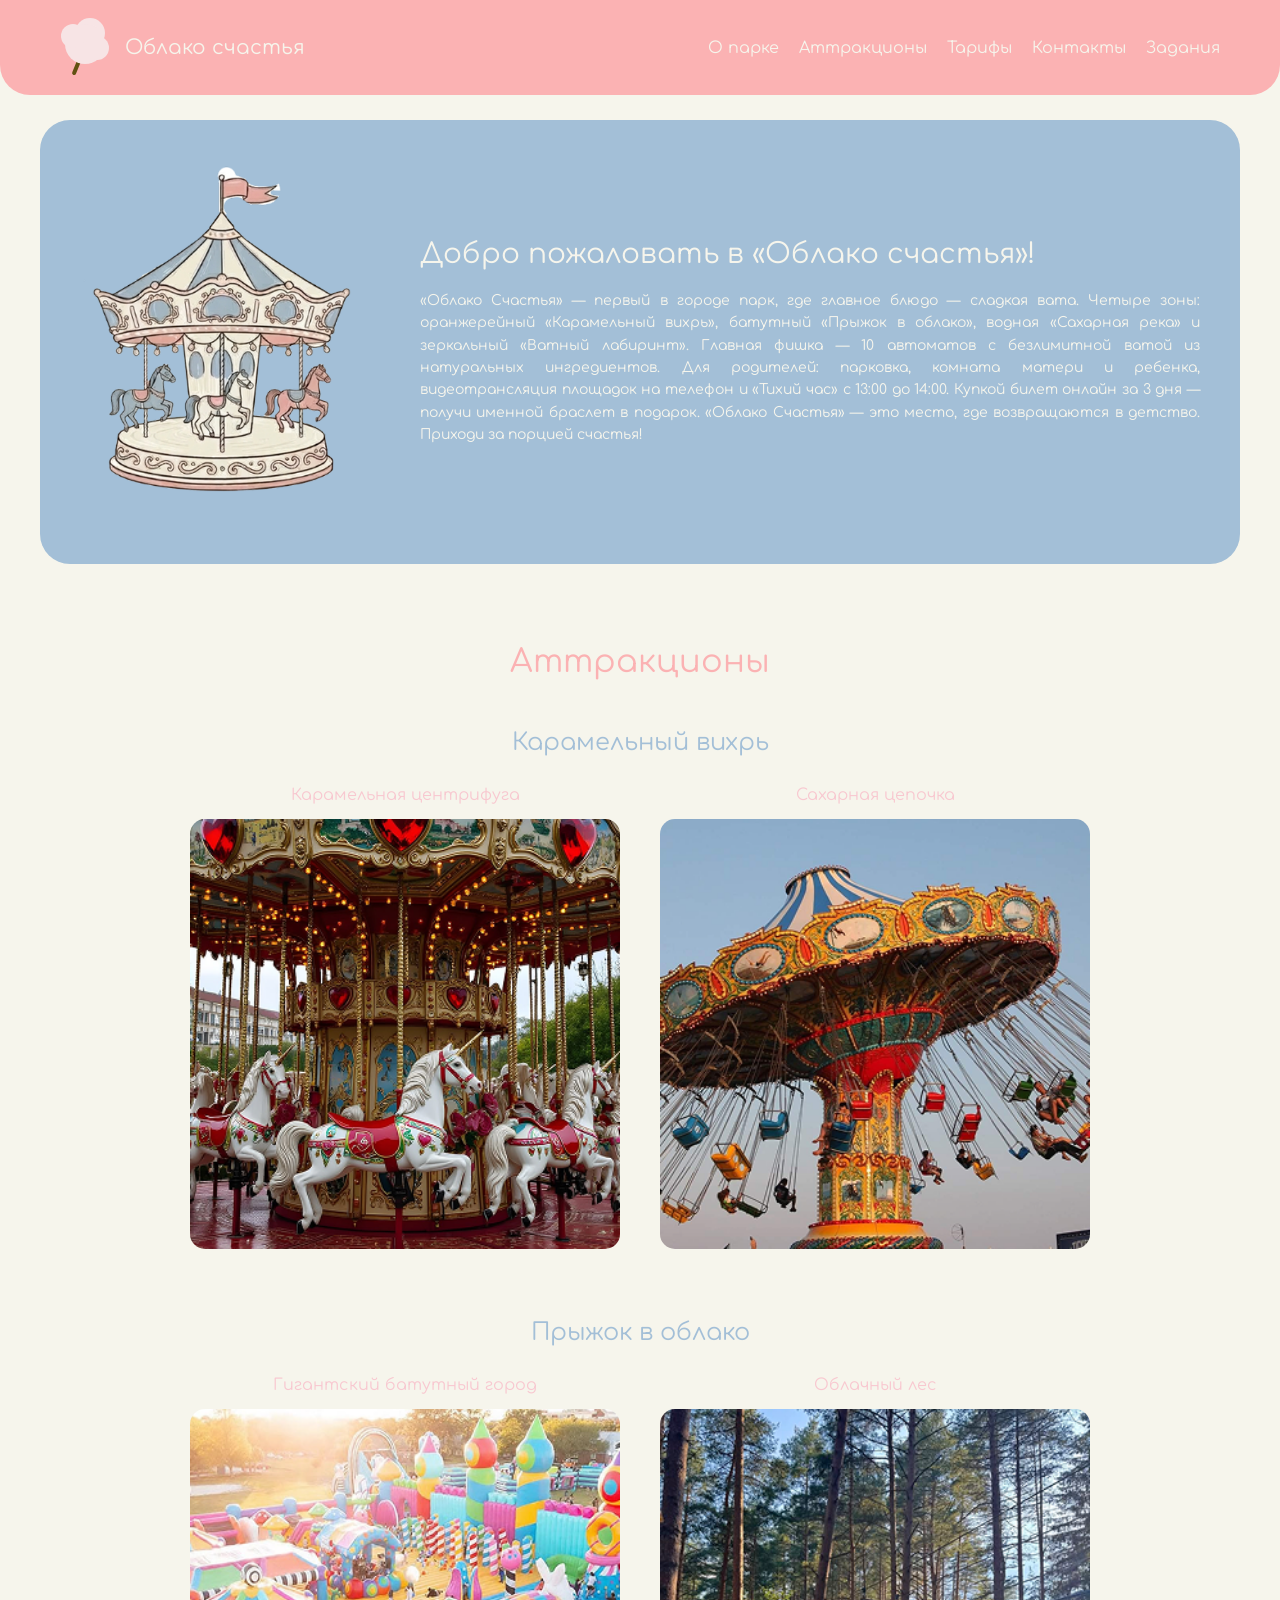
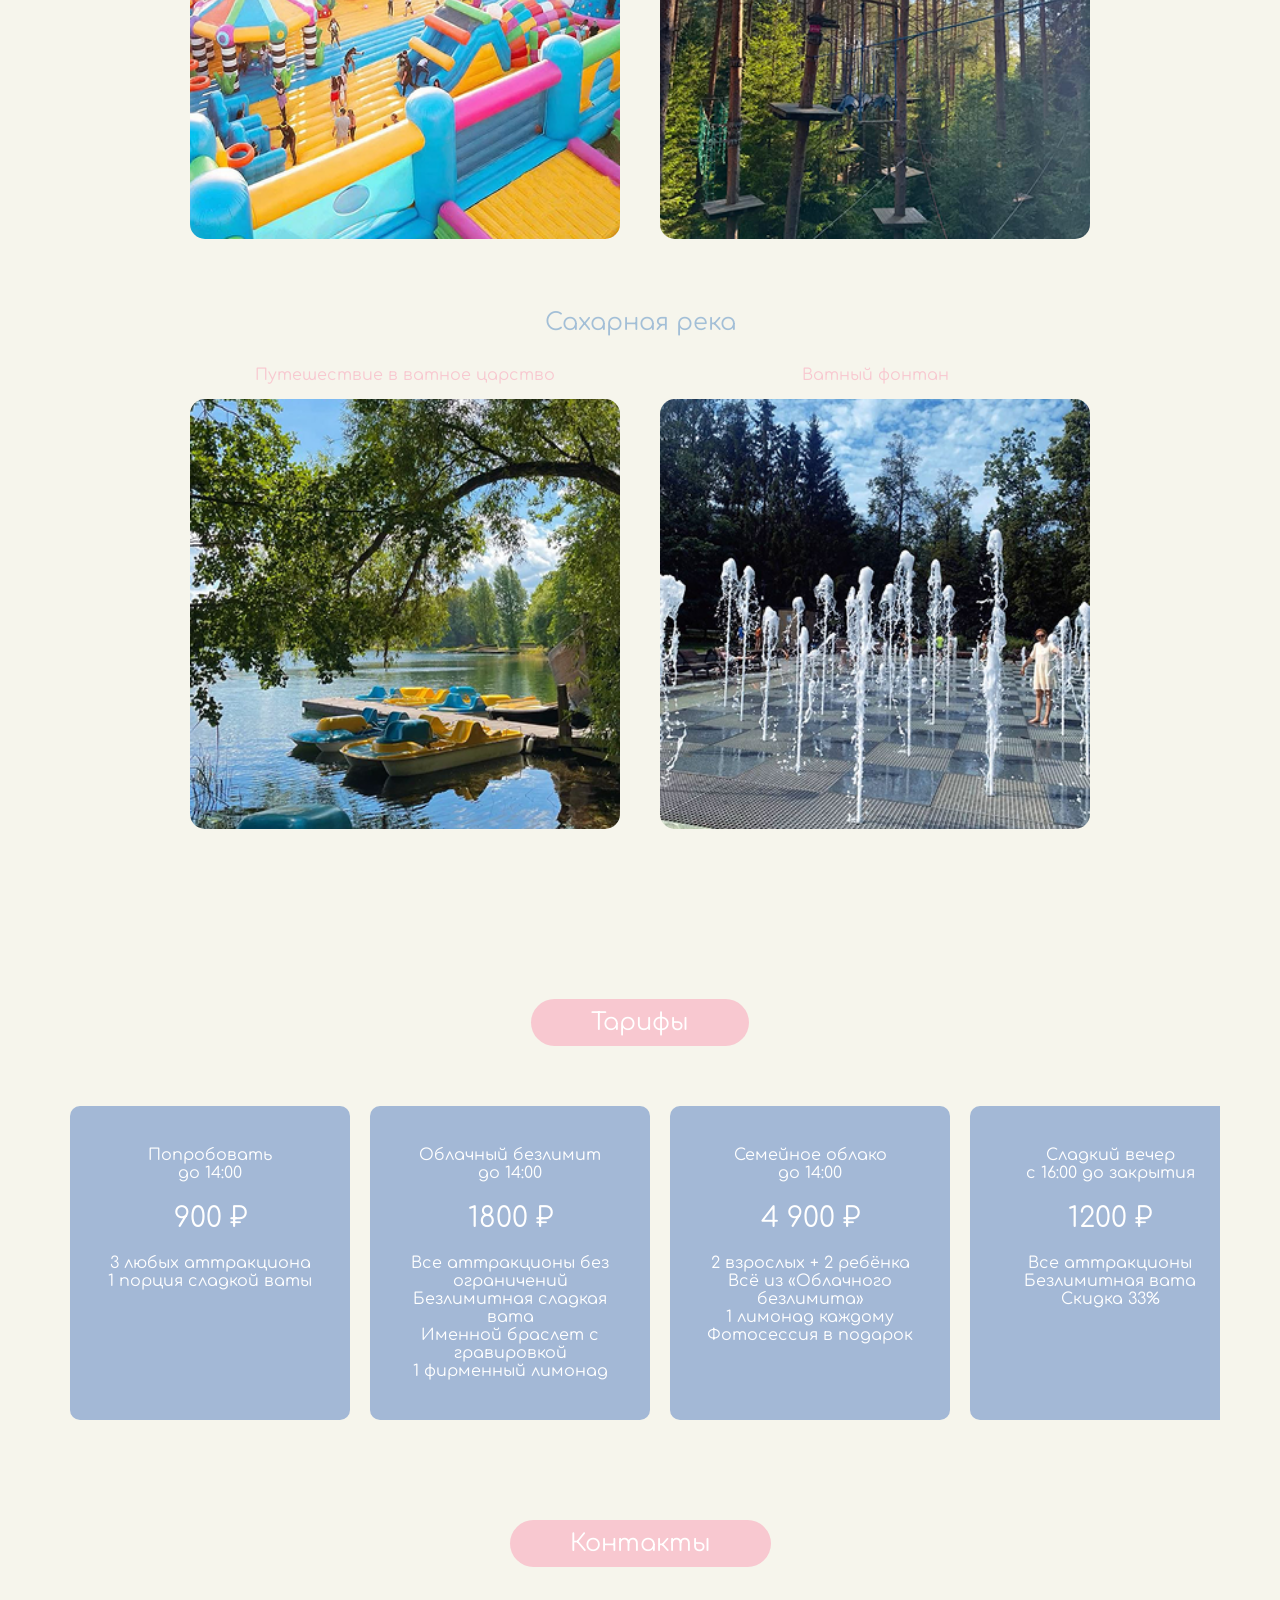
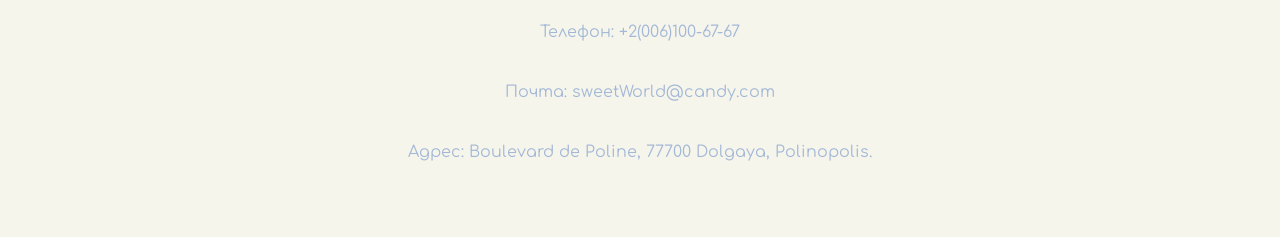
==== index.html @ 4729a095 "Добавила логотип" ====
<!DOCTYPE html>
<html lang="ru">
<head>
    <meta charset="UTF-8">
    <meta name="viewport" content="width=device-width, initial-scale=1.0">
    <title>Облако Счастья</title>
    <link rel="stylesheet" href="styles/style.css">
    <link rel="stylesheet" href="styles/logo.css">
</head>
<body>
    <!-- Шапка сайта -->
    <header class="header">
        <div class="container">
            <a href="/index.html" class="logo-link">
                <div class="cotton-candy">
                    <div class="cotton-candy-icon">
                        <div class="cloud"></div>
                        <div class="stick"></div>
                    </div>
                    <h1>Облако счастья</h1>
                </div>
            </a>
            <nav class="nav">
                <a href="#about">О парке</a>
                <a href="#attractions">Аттракционы</a>
                <a href="#tarifs">Тарифы</a>
                <a href="#contacts">Контакты</a>
                <a href="html/page2.html">Задания</a>
            </nav>
        </div>
    </header>

    <!-- Главный баннер -->
    <section class="hero-section" id="about">
        <div class="container hero-content">
            <div class="hero-image">
                <img src="images/carousel.png" alt="Карусель">
            </div>
            <div class="hero-text">
                <h1>Добро пожаловать в «Облако счастья»!</h1>
                <p>«Облако Счастья» — первый в городе парк, где главное блюдо — сладкая вата. Четыре зоны: оранжерейный «Карамельный вихрь», батутный «Прыжок в облако», водная «Сахарная река» и зеркальный «Ватный лабиринт». Главная фишка — 10 автоматов с безлимитной ватой из натуральных ингредиентов. Для родителей: парковка, комната матери и ребенка, видеотрансляция площадок на телефон и «Тихий час» с 13:00 до 14:00. Купкой билет онлайн за 3 дня — получи именной браслет в подарок. «Облако Счастья» — это место, где возвращаются в детство. Приходи за порцией счастья!</p>
            </div>
        </div>
    </section>
    
    <!-- Оверлей 1: Карамельная центрифуга -->
    <input type="checkbox" id="modal-1" class="modal-toggle">
    <div class="modal-overlay overlay-pink">
        <label for="modal-1" class="modal-close"></label>
        <div class="modal-content">
            <div class="modal-text">
                <p>«Карамельная центрифуга» — это круговой аттракцион для детей и взрослых. Платформа с сиденьями плавно вращается, постепенно набирая скорость. Мягкие бортики и надёжные ремни безопасности удерживают пассажиров на месте, поэтому кататься комфортно и не страшно. Аттракцион подходит для тех, кто любит лёгкое ощущение полёта, но не готов к экстремальным горкам. Во время сеанса играет весёлая музыка, а разноцветная подсветка создаёт праздничное настроение.</p>
                </div>
            <div class="modal-details">
                <p>Возраст: от 7 лет</p>
                <p>Рост: от 120 см</p>
                <p>Длительность: 3 минуты</p>
                <p>Вместимость: 24 человека</p>
            </div>
            <div class="modal-image">
                <img src="images/carousel 2.png" alt="Карамельная центрифуга">
            </div>
        </div>
    </div>

    <!-- Оверлей 2: Сахарная цепочка -->
    <input type="checkbox" id="modal-2" class="modal-toggle">
    <div class="modal-overlay overlay-pink">
        <label for="modal-2" class="modal-close"></label>
        <div class="modal-content">
            <div class="modal-text">
                <p>Классическая цепная карусель в нашем исполнении превращается в полёт сквозь сахарное облако. Качели поднимаются на высоту 8 метров, а разноцветные цепи подсвечиваются неоновым светом. Ветер в лицо, восторг в глазах и чувство свободы — идеальный вариант для тех, кто хочет драйва, но пока боится экстремальных горок. Родители могут кататься вместе с малышами — места хватит всем.</p>
            </div>
            <div class="modal-details">
                <p>Возраст: от 5 лет</p>
                <p>Рост: без ограничений</p>
                <p>Длительность: 4 минуты</p>
                <p>Вместимость: 32 человека</p>
            </div>
            <div class="modal-image">
                <img src="images/chain_carousel.png" alt="Сахарная цепочка">
            </div>
        </div>
    </div>

    <!-- Оверлей 3: Гигантский батутный город -->
    <input type="checkbox" id="modal-3" class="modal-toggle">
    <div class="modal-overlay overlay-blue">
        <label for="modal-3" class="modal-close"></label>
        <div class="modal-content">
            <div class="modal-text">
                <p>Десять соединённых между собой батутов занимают площадь 500 квадратных метров! Прыгай, кувыркайся, делай сальто или просто падай в поролоновую яму, наполненную белыми и розовыми кубиками. Приземление настолько мягкое, что его сравнишь с падением в облако. Для малышей до 4 лет выделен отдельный «тихий уголок» с низкими батутами и мягкими бортиками. Сменные носки выдаются на входе бесплатно — чтобы никто не скользил.</p>
            </div>
            <div class="modal-details">
                <p>Возраст: от 3 лет</p>
                <p>Рост: без ограничений</p>
                <p>Длительность: без ограничений</p>
                <p>Вместимость: до 50 человек одновременно</p>
            </div>
            <div class="modal-image">
                <img src="images/trampoline.png" alt="Гигантский батутный город">
            </div>
        </div>
    </div>

    <!-- Оверлей 4: Облачный лес -->
    <input type="checkbox" id="modal-4" class="modal-toggle">
    <div class="modal-overlay overlay-blue">
        <label for="modal-4" class="modal-close"></label>
        <div class="modal-content">
            <div class="modal-text">
                <p>«Облачный лес» — верёвочный город на высоте до 2 метров. Подвесные мостики, канатные переправы и мягкие препятствия соединены в один маршрут. В конце — стена с липучками, на которую можно прыгнуть и прилипнуть. Внизу — поролоновая подушка, приземление мягкое и безопасное. Три уровня сложности: для малышей, детей постарше и взрослых. Перед началом — брифинг и страховочная система. На всём пути перила и сетки — упасть невозможно. Родители могут проходить маршрут вместе с детьми.</p>
            </div>
            <div class="modal-details">
                <p>Возраст: от 3 лет</p>
                <p>Вес: до 100 кг</p>
                <p>Высота: до 2 метров</p>
                <p>Длительность: без ограничений</p>
                <p>Вместимость: до 30 человек</p>
            </div>
            <div class="modal-image">
                <img src="images/rope_park.png" alt="Облачный лес">
            </div>
        </div>
    </div>

    <!-- Оверлей 5: Путешествие в ватное царство -->
    <input type="checkbox" id="modal-5" class="modal-toggle">
    <div class="modal-overlay overlay-pink">
        <label for="modal-5" class="modal-close"></label>
        <div class="modal-content">
            <div class="modal-text">
                <p>Медленная прогулка на лодке по искусственному каналу длиной 150 метров. Вода подсвечена пастельными тонами, а вокруг установлены движущиеся фигуры сказочных персонажей: Зайка Сладкоежка, Медвежонок Силач, Совёнок Умник и Лисичка Веселушка. Все они делают сладкую вату прямо на твоих глазах! Лодка останавливается у каждой фигуры на 10 секунд, чтобы можно было сфотографироваться. В конце маршрута — водопад из светящихся пузырей. Идеально для семей с малышами и для тех, кто хочет передохнуть от шума.</p>
            </div>
            <div class="modal-details">
                <p>Возраст: 0+</p>
                <p>Рост: без ограничений</p>
                <p>Длительность: 7 минут</p>
                <p>Вместимость: 6 человек в лодке</p>
            </div>
            <div class="modal-image">
                <img src="images/boats.png" alt="Путешествие в ватное царство">
            </div>
        </div>
    </div>

    <!-- Оверлей 6: Ватный фонтан -->
    <input type="checkbox" id="modal-6" class="modal-toggle">
    <div class="modal-overlay overlay-pink">
        <label for="modal-6" class="modal-close"></label>
        <div class="modal-content">
            <div class="modal-text">
                <p>«Ватный фонтан» — это большая площадка с фонтаном, по которому можно бегать. Вместо воды из него бьёт лёгкий ароматный туман с запахом клубники, ванили и банана. Туман безопасный: состоит из воды и натуральных ароматизаторов, не пачкает одежду и не вызывает аллергии. Дети бегают сквозь облака, а датчики движения подсвечивают струи разными цветами. Чем активнее двигаешься — тем ярче фонтан. Можно просто стоять и смотреть, как туман переливается на солнце.</p>
            </div>
            <div class="modal-details">
                <p>Возраст: 0+</p>
                <p>Длительность: без ограничений</p>
                <p>Рост: без ограничений</p>
            </div>
            <div class="modal-image">
                <img src="images/fountain.png" alt="Ватный фонтан">
            </div>
        </div>
    </div>

    <main class="main-content" id="attractions">
        <div class="container">

            <h2 class="section-title">Аттракционы</h2>

            <!-- Блок 1: Карамельный вихрь -->
            <div class="attraction-block">
                <h3 class="block-title">Карамельный вихрь</h3>
                <div class="cards-grid">
                    
                    <!-- Карточка 1 открывает модалку 1 -->
                    <label for="modal-1" class="card">
                        <p class="card-label">Карамельная центрифуга</p>
                        <div class="card-image">
                            <img src="images/carousel 2.png" alt="Карамельная центрифуга">
                        </div>
                    </label>
                    
                    <!-- Карточка 2 открывает модалку 2 -->
                    <label for="modal-2" class="card">
                        <p class="card-label">Сахарная цепочка</p>
                        <div class="card-image">
                            <img src="images/chain_carousel.png" alt="Сахарная цепочка">
                        </div>
                    </label>
                    
                </div>
            </div>

            <!-- Блок 2: Прыжок в облако -->
            <div class="attraction-block">
                <h3 class="block-title">Прыжок в облако</h3>
                <div class="cards-grid">
                    
                    <label for="modal-3" class="card">
                        <p class="card-label">Гигантский батутный город</p>
                        <div class="card-image">
                            <img src="images/trampoline.png" alt="Гигантский батутный город">
                        </div>
                    </label>
                    
                    <label for="modal-4" class="card">
                        <p class="card-label">Облачный лес</p>
                        <div class="card-image">
                            <img src="images/rope_park.png" alt="Облачный лес">
                        </div>
                    </label>
                    
                </div>
            </div>

            <!-- Блок 3: Сахарная река -->
            <div class="attraction-block">
                <h3 class="block-title">Сахарная река</h3>
                <div class="cards-grid">
                    
                    <!-- Карточка 5 открывает модалку 5 -->
                    <label for="modal-5" class="card">
                        <p class="card-label">Путешествие в ватное царство</p>
                        <div class="card-image">
                            <img src="images/boats.png" alt="Путешествие в ватное царство">
                        </div>
                    </label>
                    
                    <!-- Карточка 6 открывает модалку 6 -->
                    <label for="modal-6" class="card">
                        <p class="card-label">Ватный фонтан</p>
                        <div class="card-image">
                            <img src="images/fountain.png" alt="Ватный фонтан">
                        </div>
                    </label>
                    
                </div>
            </div>
        </div>
    </main>

    <!-- Секция Тарифы -->
    <section class="pricing-section" id="tarifs">
        <div class="container">
            <h2 class="section-title pill-title">Тарифы</h2>
            
            <!-- Обертка слайдера -->
            <div class="pricing-slider-wrapper">
                <!-- Контейнер с прокруткой -->
                <div class="pricing-slider">
                    
                    <!-- Карточка 1 -->
                    <div class="pricing-card">
                        <p class="pricing-time">Попробовать<br>до 14:00</p>
                        <p class="pricing-price">900 ₽</p>
                        <p class="pricing-desc">3 любых аттракциона<br>1 порция сладкой ваты</p>
                    </div>

                    <!-- Карточка 2 -->
                    <div class="pricing-card">
                        <p class="pricing-time">Облачный безлимит<br>до 14:00</p>
                        <p class="pricing-price">1800 ₽</p>
                        <p class="pricing-desc">Все аттракционы без ограничений<br>Безлимитная сладкая вата<br>Именной браслет с гравировкой<br>1 фирменный лимонад</p>
                    </div>

                    <!-- Карточка 3 -->
                    <div class="pricing-card">
                        <p class="pricing-time">Семейное облако<br>до 14:00</p>
                        <p class="pricing-price">4 900 ₽</p>
                        <p class="pricing-desc">2 взрослых + 2 ребёнка<br>Всё из «Облачного безлимита»<br>1 лимонад каждому<br>Фотосессия в подарок</p>
                    </div>

                    <!-- Карточка 4 -->
                    <div class="pricing-card">
                        <p class="pricing-time">Сладкий вечер<br>с 16:00 до закрытия</p>
                        <p class="pricing-price">1200 ₽</p>
                        <p class="pricing-desc">Все аттракционы<br>Безлимитная вата<br>Скидка 33%</p>
                    </div>

                    <!-- Карточка 5 -->
                    <div class="pricing-card">
                        <p class="pricing-time">Малыш (до 3х лет)<br>весь день</p>
                        <p class="pricing-price">Бесплатно</p>
                        <p class="pricing-desc">«Тихий уголок»<br>«Сухой бассейн»<br>Комната матери и ребёнка</p>
                    </div>

                </div>
            </div>
            
            <!-- Декоративные билетики (остаются на месте) -->
            <div class="ticket ticket-1"></div>
            <div class="ticket ticket-2"></div>
            <div class="ticket ticket-3"></div>
            <div class="ticket ticket-4"></div>
        </div>
    </section>

    <!-- Подвал / Контакты -->
    <footer class="footer" id="contacts">
        <div class="container">
            <h2 class="section-title pill-title">Контакты</h2>
            <div class="contacts-grid">
                <p>Телефон: +2(006)100-67-67</p>
                <p>Почта: sweetWorld@candy.com</p>
                <p class="address">Адрес: Boulevard de Poline, 77700 Dolgaya, Polinopolis.</p>
            </div>
        </div>
    </footer>

</body>
</html>
---- styles/style.css ----
@font-face {
    font-family: Comfortaa;
    src: url('../fonts/Comfortaa-VariableFont_wght.ttf') format('truetype');
}

:root {
    --cream: #F6F5EC;
    --blue: #A3BFD7;
    --pink: #FBB2B3;
}

* {
    box-sizing: border-box;
}

body {
    margin: 0;
    font-family: Comfortaa, sans-serif;
    background: var(--cream);
    color: #5A5A5A;
}

.container {
    max-width: 1200px;
    margin: 0 auto;
    padding: 0 20px;
}

/* Шапка */
.header {
    position: fixed;
    top: 0;
    left: 0;
    width: 100%;
    z-index: 1000;
    padding: 10px 0;
    background: var(--pink);
    border-radius: 0 0 30px 30px;
}

/* Контейнер шапки */
.header .container {
    display: flex !important;
    flex-direction: row !important; /* Строго в один ряд */
    align-items: center; /* Выравнивание ваты по центру относительно блока с ссылками */
    justify-content: space-between;
    gap: 15px;
}

/* Навигация */
.nav {
    display: flex !important;
    flex-direction: row !important; /* Ссылки идут в ряд */
    justify-content: flex-end; /* Ссылки прижимаются к правому краю */
    align-items: center;
    gap: 10px 20px; /* 10px между строками, 20px между ссылками */
    flex-wrap: wrap !important; /* РАЗРЕШАЕТ ссылкам переноситься в несколько строк */
}

.nav a {
    color: var(--cream);
    text-decoration: none;
    font-size: 16px;
    white-space: nowrap; /* Чтобы отдельные слова не разрывались */
}


/* Главный блок */
.hero-section {
    margin-top: 100px;
    padding: 20px 0;
}

.hero-content {
    display: flex;
    align-items: center;
    gap: 40px;
    padding: 40px;
    background: var(--blue);
    border-radius: 30px;
    color: var(--cream);
}

.hero-image {
    flex: 0 0 300px;
}

.hero-image img {
    display: block;
    width: 100%;
}

.hero-text h1 {
    margin: 0 0 20px;
    font-size: 28px;
    font-weight: normal;
}

.hero-text p {
    margin: 0;
    font-size: 14px;
    line-height: 1.6;
    text-align: justify;
}

/* Аттракционы */
.main-content {
    padding: 60px 0;
}

.section-title {
    margin: 0 0 50px;
    text-align: center;
    color: var(--pink);
    font-size: 32px;
    font-weight: normal;
}

.block-title {
    margin: 0 0 30px;
    text-align: center;
    color: var(--blue);
    font-size: 24px;
    font-weight: normal;
}

.attraction-block {
    margin-bottom: 70px;
}

.cards-grid {
    display: grid;
    grid-template-columns: repeat(2, 1fr);
    gap: 40px;
    max-width: 900px;
    margin: 0 auto;
}

.card {
    display: flex;
    flex-direction: column;
    align-items: center;
    cursor: pointer;
}

.card-label {
    margin: 0 0 15px;
    color: #F8C8D0;
    font-size: 16px;
    text-align: center;
}

.card-image {
    width: 100%;
    aspect-ratio: 1;
    overflow: hidden;
    border-radius: 15px;
}

.card-image img {
    display: block;
    width: 100%;
    height: 100%;
    object-fit: cover;
}

/* Модальные окна */
.modal-toggle {
    display: none;
}

.modal-overlay {
    position: fixed;
    inset: 0;
    z-index: 1000;
    display: flex;
    align-items: center;
    justify-content: center;
    padding: 20px;
    background: rgba(0, 0, 0, 0.4);
    visibility: hidden;
    opacity: 0;
}

.modal-toggle:checked + .modal-overlay {
    visibility: visible;
    opacity: 1;
}

.modal-content {
    position: relative;
    display: flex;
    width: 100%;
    max-width: 900px;
    max-height: 90vh;
    gap: 40px;
    padding: 40px;
    overflow-y: auto;
    background: #fff;
    border-radius: 30px;
}

.modal-close {
    position: absolute;
    top: 20px;
    left: 20px;
    z-index: 2;
    width: 30px;
    height: 30px;
    cursor: pointer;
    background: rgba(255, 255, 255, 0.7);
    border-radius: 50%;
}

.modal-close::before,
.modal-close::after {
    content: '';
    position: absolute;
    top: 14px;
    left: 8px;
    width: 15px;
    height: 2px;
    background: #5A5A5A;
}

.modal-close::before { transform: rotate(45deg); }
.modal-close::after { transform: rotate(-45deg); }

.modal-text {
    flex: 1;
    font-size: 15px;
    line-height: 1.6;
}

.modal-text p {
    margin: 0;
}

.modal-details {
    margin-top: 30px;
    color: #888;
    font-size: 14px;
    text-align: center;
}

.modal-details p {
    margin: 0 0 5px;
}

.modal-image {
    flex: 0 0 45%;
    overflow: hidden;
    border-radius: 20px;
}

.modal-image img {
    display: block;
    width: 100%;
    height: 100%;
    object-fit: cover;
}

.overlay-pink .modal-content {
    background: #FDE8EC;
}

.overlay-pink .modal-text,
.overlay-pink .modal-details {
    color: #C97A88;
}

.overlay-blue .modal-content {
    background: #E6EEF8;
}

.overlay-blue .modal-text,
.overlay-blue .modal-details {
    color: #7A9BB8;
}

/* Тарифы */
.pricing-section {
    padding: 40px 0;
}

.pill-title {
    display: block;
    width: fit-content;
    margin: 0 auto 40px;
    padding: 10px 60px;
    background: #F8C8D0;
    color: #fff;
    border-radius: 30px;
    font-size: 24px;
}

.pricing-slider {
    display: flex;
    gap: 20px;
    padding: 20px 10px;
    overflow-x: auto;
}

.pricing-card {
    flex: 0 0 280px;
    padding: 40px 30px;
    background: #A3B8D6;
    color: #fff;
    border-radius: 10px;
    text-align: center;
}

.pricing-card p {
    margin: 0 0 20px;
}

.pricing-card p:last-child {
    margin-bottom: 0;
}

.pricing-price {
    font-size: 28px;
}

/* Подвал */
.footer {
    padding: 40px 0 60px;
    text-align: center;
}

.contacts-grid {
    display: flex;
    flex-direction: column;
    gap: 10px;
    color: #A3B8D6;
    font-size: 16px;
}

/* Планшет и телефон */
@media (max-width: 900px) {
    .hero-content {
        flex-direction: column;
        padding: 30px;
        text-align: center;
    }

    .hero-image {
        flex: none;
        max-width: 250px;
    }

    .hero-text p {
        text-align: center;
    }

    .cards-grid {
        gap: 20px;
    }

    .modal-content {
        flex-direction: column-reverse;
        padding: 20px;
        gap: 20px;
    }

    .modal-image {
        flex: none;
        width: 100%;
        height: 200px;
    }

    .modal-close {
        top: 10px;
        left: 10px;
    }
}

@media (max-width: 600px) {
    .nav {
        gap: 15px;
    }

    .block-title {
        font-size: 20px;
    }

    .cards-grid {
        grid-template-columns: 1fr;
    }

    .pill-title {
        padding: 8px 30px;
        font-size: 20px;
    }

    .pricing-card {
        padding: 30px 20px;
    }

    .contacts-grid {
        font-size: 14px;
    }
}
---- styles/logo.css ----
/* Контейнер ваты и текста */
.cotton-candy {
    display: flex;
    align-items: center; 
    gap: 15px; 
    height: 75px;
}

/* Обертка для рисунка ваты (задает четкие границы для Flexbox) */
.cotton-candy-icon {
    position: relative;
    width: 50px;  
    height: 60px; 
    flex-shrink: 0;
}

.cotton-candy-icon::after{
    content: "";
    position: absolute;
    width: 60%;
    aspect-ratio: 1 / 1;
    border-radius: 50%;
    background-color: #f7e4e5;
    top: 0%;
    left: 30%;
}

/* Облако сахарной ваты (основная часть) */
.cotton-candy-icon .cloud {
    position: absolute;
    top: 10%;
    left: 10%;
    width: 80%;
    aspect-ratio: 1 / 1;
    background-color: #f7e4e5;
    border-radius: 50%;
    z-index: 2;
}

.cloud::after{
    content: "";
    position: absolute;
    width: 60%;
    aspect-ratio: 1 / 1;
    border-radius: 50%;
    background-color: #f7e4e5;
    top: 30%;
    right: -10%;
}

.cloud::before{
    content: "";
    position: absolute;
    width: 60%;
    aspect-ratio: 1 / 1;
    border-radius: 50%;
    background-color: #f7e4e5;
    top: 0%;
    left: -10%;
}

/* Деревянная палочка */
.cotton-candy-icon .stick {
    position: absolute;
    width: 4px;
    height: 30px;
    background-color: #615112;
    bottom: 2px;
    left: 17px;
    transform: rotate(22deg);
    border-radius: 2px;
    z-index: 1;
}

/* Обертка ссылки */
.logo-link {
    display: inline-block;
    flex-shrink: 0;
    text-decoration: none;
}

/* Стили для названия рядом с ватой */
.cotton-candy h1 {
    margin: 0;
    color: var(--cream);
    font-size: 20px;
    font-weight: normal;
    white-space: nowrap;
}

@media (max-width: 480px) {
    .cotton-candy h1 { 
        display: none; 
    }
}
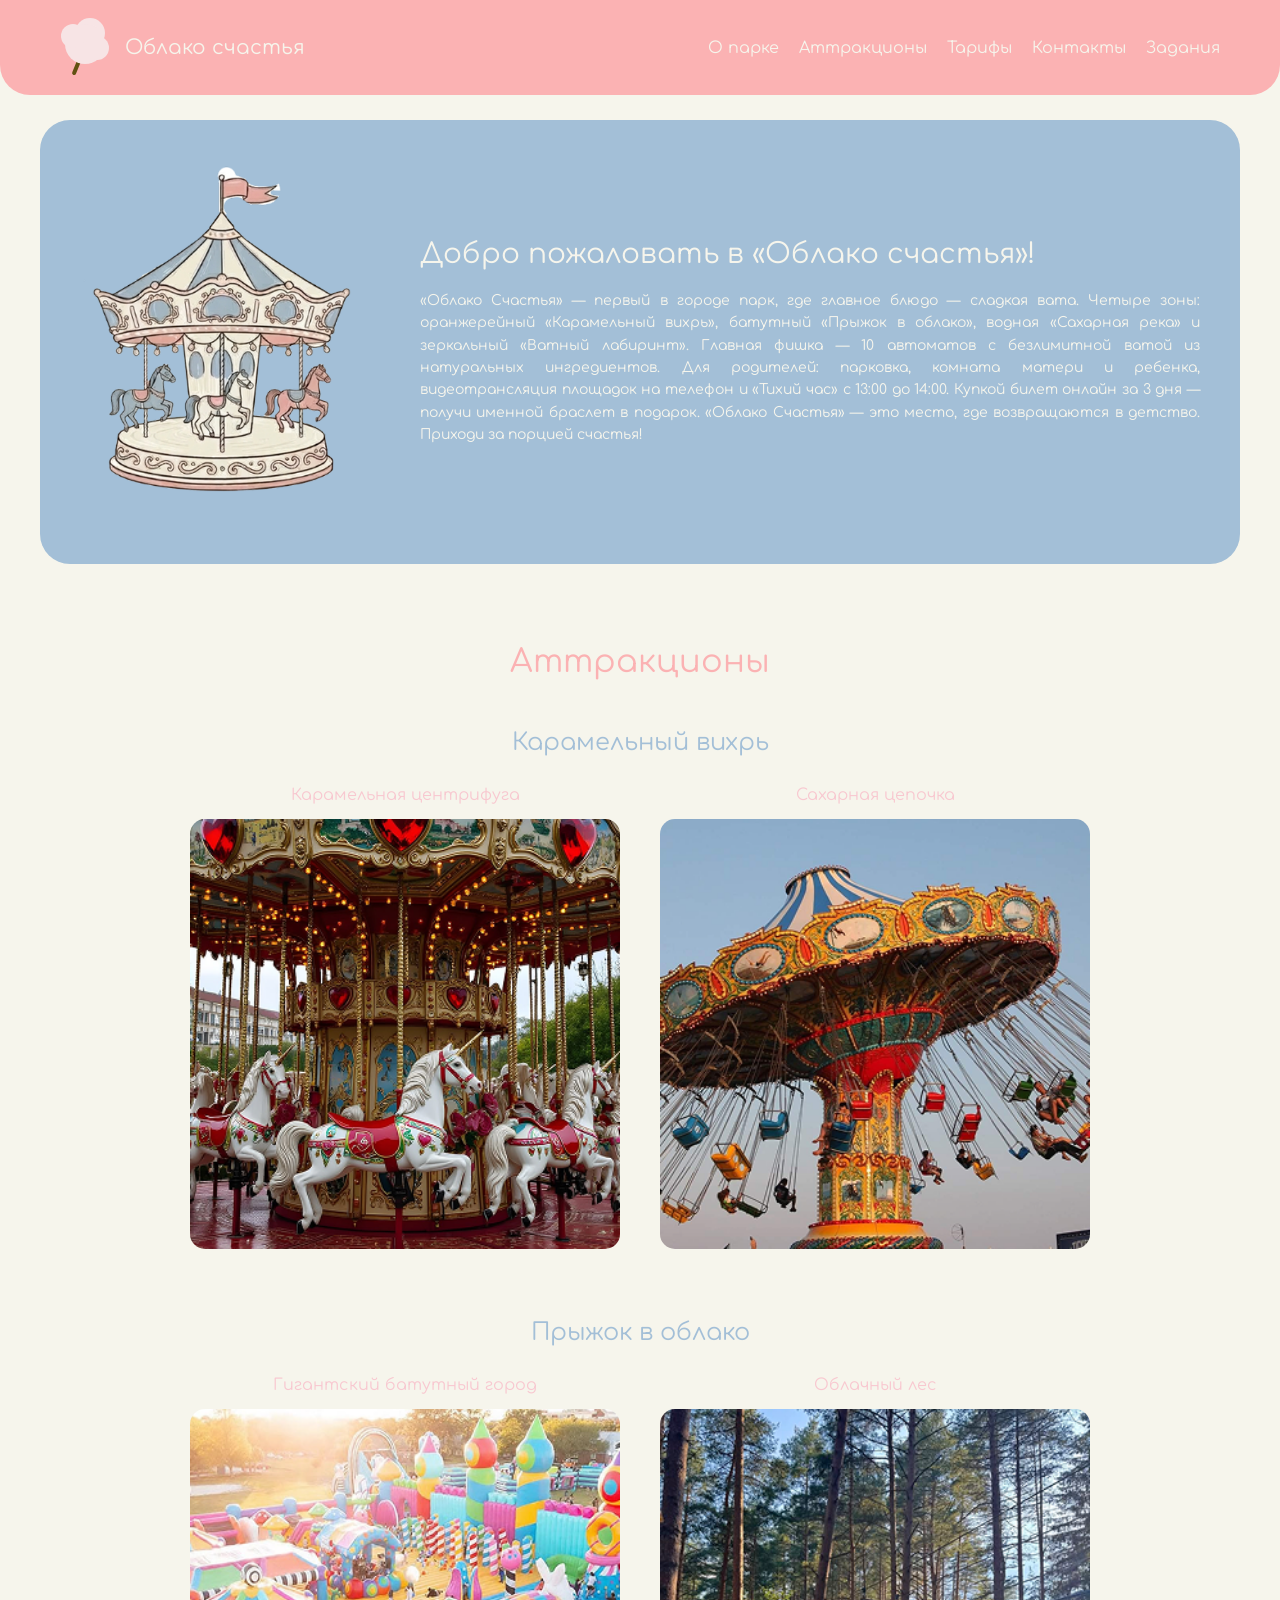
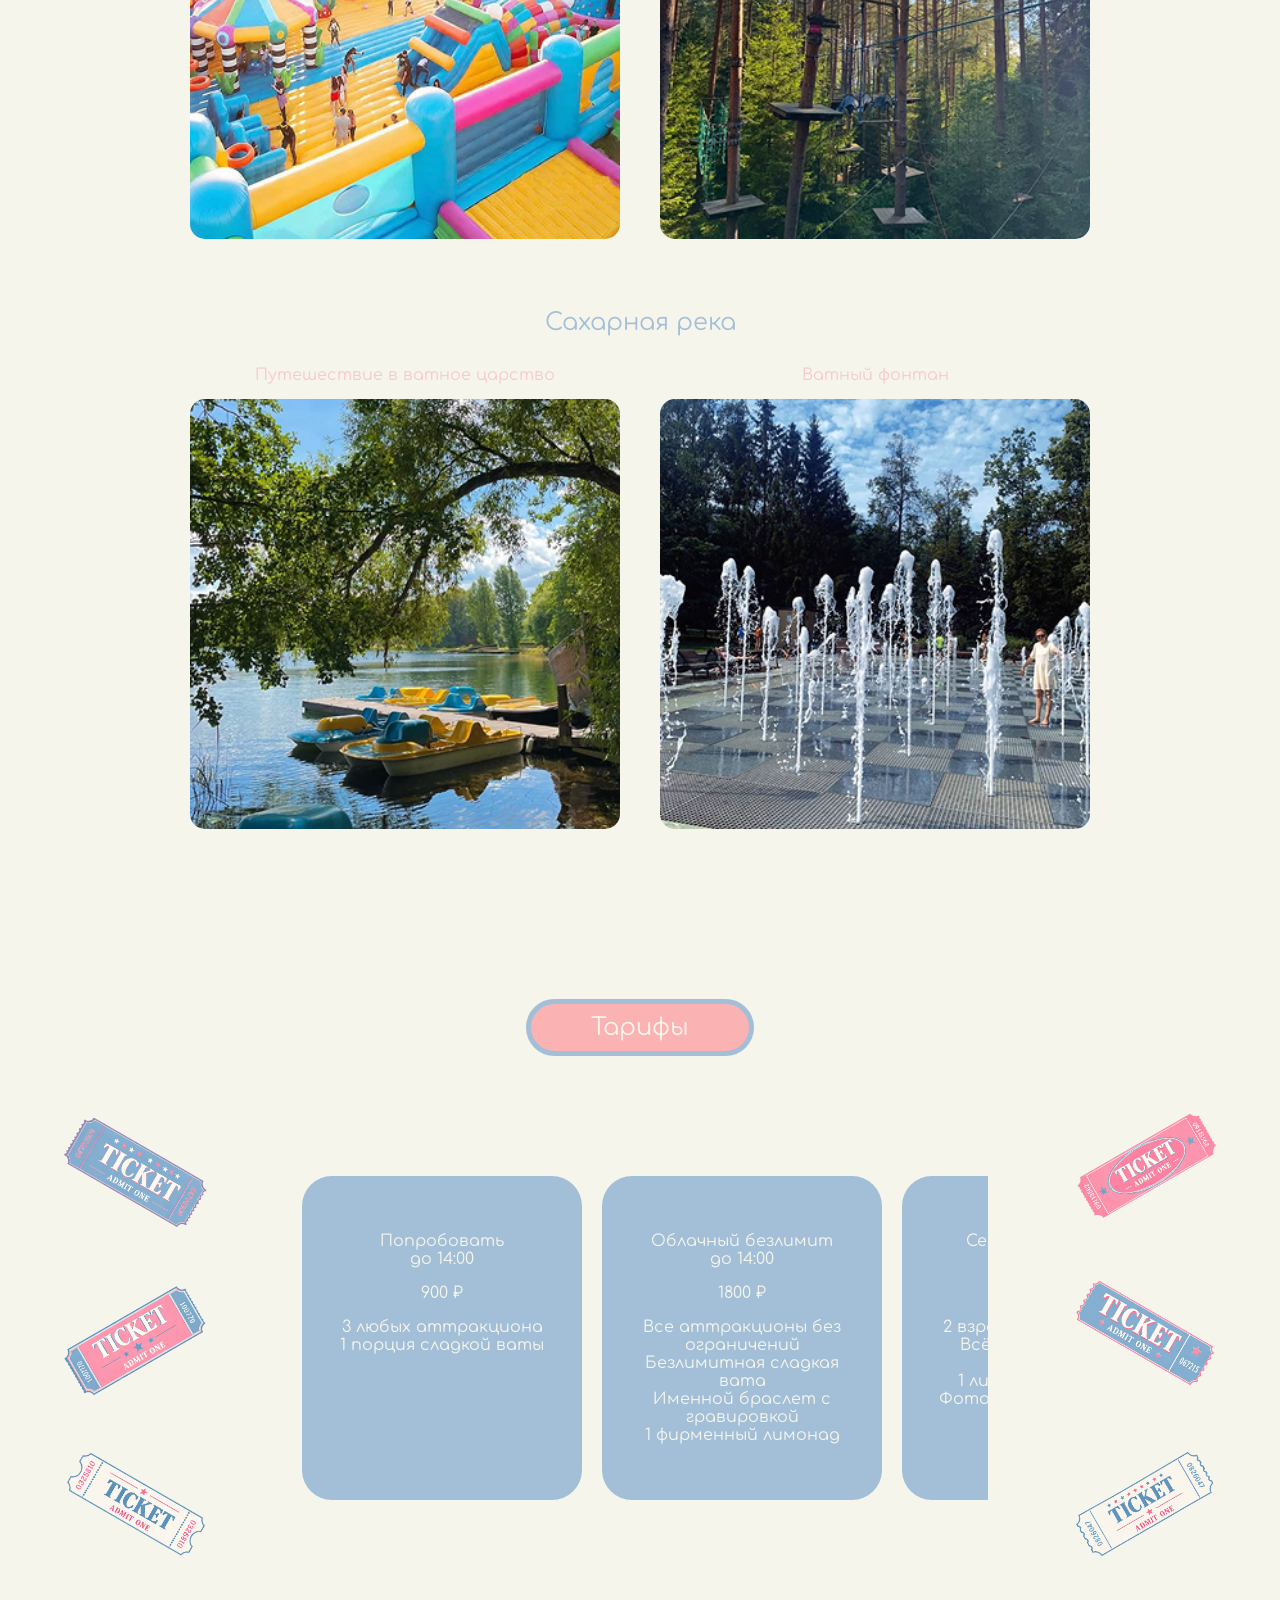
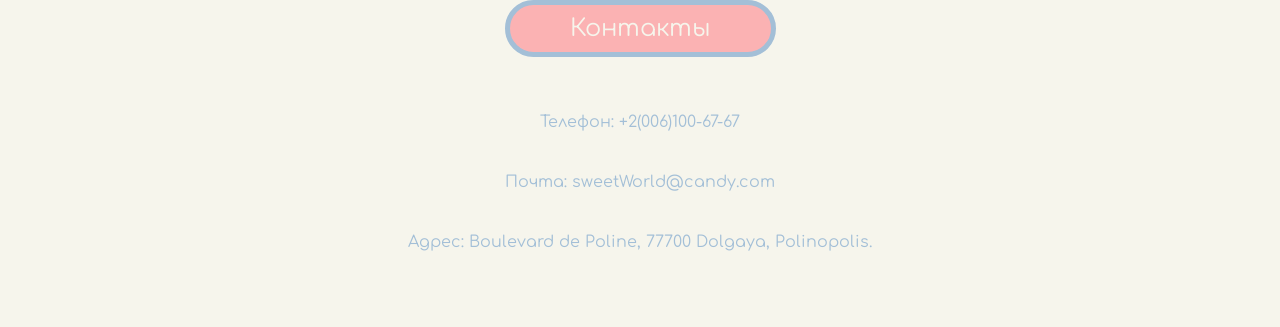
==== commit c179a8de: "Добавила текст и подвал на странице с заданиями" ====
--- a/index.html
+++ b/index.html
@@ -48,15 +48,17 @@
     <div class="modal-overlay overlay-pink">
         <label for="modal-1" class="modal-close"></label>
         <div class="modal-content">
-            <div class="modal-text">
-                <p>«Карамельная центрифуга» — это круговой аттракцион для детей и взрослых. Платформа с сиденьями плавно вращается, постепенно набирая скорость. Мягкие бортики и надёжные ремни безопасности удерживают пассажиров на месте, поэтому кататься комфортно и не страшно. Аттракцион подходит для тех, кто любит лёгкое ощущение полёта, но не готов к экстремальным горкам. Во время сеанса играет весёлая музыка, а разноцветная подсветка создаёт праздничное настроение.</p>
-                </div>
-            <div class="modal-details">
-                <p>Возраст: от 7 лет</p>
-                <p>Рост: от 120 см</p>
-                <p>Длительность: 3 минуты</p>
-                <p>Вместимость: 24 человека</p>
-            </div>
+            <div class="modal_text">
+                <div class="modal-description">
+                    <p>«Карамельная центрифуга» — это круговой аттракцион для детей и взрослых. Платформа с сиденьями плавно вращается, постепенно набирая скорость. Мягкие бортики и надёжные ремни безопасности удерживают пассажиров на месте, поэтому кататься комфортно и не страшно. Аттракцион подходит для тех, кто любит лёгкое ощущение полёта, но не готов к экстремальным горкам. Во время сеанса играет весёлая музыка, а разноцветная подсветка создаёт праздничное настроение.</p>
+                </div>
+                <div class="modal-details">
+                    <p>Возраст: от 7 лет</p>
+                    <p>Рост: от 120 см</p>
+                    <p>Длительность: 3 минуты</p>
+                    <p>Вместимость: 24 человека</p>
+                </div>
+             </div>
             <div class="modal-image">
                 <img src="images/carousel 2.png" alt="Карамельная центрифуга">
             </div>
@@ -68,15 +70,17 @@
     <div class="modal-overlay overlay-pink">
         <label for="modal-2" class="modal-close"></label>
         <div class="modal-content">
-            <div class="modal-text">
-                <p>Классическая цепная карусель в нашем исполнении превращается в полёт сквозь сахарное облако. Качели поднимаются на высоту 8 метров, а разноцветные цепи подсвечиваются неоновым светом. Ветер в лицо, восторг в глазах и чувство свободы — идеальный вариант для тех, кто хочет драйва, но пока боится экстремальных горок. Родители могут кататься вместе с малышами — места хватит всем.</p>
-            </div>
-            <div class="modal-details">
-                <p>Возраст: от 5 лет</p>
-                <p>Рост: без ограничений</p>
-                <p>Длительность: 4 минуты</p>
-                <p>Вместимость: 32 человека</p>
-            </div>
+            <div class="modal_text">
+                <div class="modal-description">
+                    <p>Классическая цепная карусель в нашем исполнении превращается в полёт сквозь сахарное облако. Качели поднимаются на высоту 8 метров, а разноцветные цепи подсвечиваются неоновым светом. Ветер в лицо, восторг в глазах и чувство свободы — идеальный вариант для тех, кто хочет драйва, но пока боится экстремальных горок. Родители могут кататься вместе с малышами — места хватит всем.</p>
+                </div>
+                <div class="modal-details">
+                    <p>Возраст: от 5 лет</p>
+                    <p>Рост: без ограничений</p>
+                    <p>Длительность: 4 минуты</p>
+                    <p>Вместимость: 32 человека</p>
+                </div>
+             </div>
             <div class="modal-image">
                 <img src="images/chain_carousel.png" alt="Сахарная цепочка">
             </div>
@@ -88,14 +92,16 @@
     <div class="modal-overlay overlay-blue">
         <label for="modal-3" class="modal-close"></label>
         <div class="modal-content">
-            <div class="modal-text">
-                <p>Десять соединённых между собой батутов занимают площадь 500 квадратных метров! Прыгай, кувыркайся, делай сальто или просто падай в поролоновую яму, наполненную белыми и розовыми кубиками. Приземление настолько мягкое, что его сравнишь с падением в облако. Для малышей до 4 лет выделен отдельный «тихий уголок» с низкими батутами и мягкими бортиками. Сменные носки выдаются на входе бесплатно — чтобы никто не скользил.</p>
-            </div>
-            <div class="modal-details">
-                <p>Возраст: от 3 лет</p>
-                <p>Рост: без ограничений</p>
-                <p>Длительность: без ограничений</p>
-                <p>Вместимость: до 50 человек одновременно</p>
+            <div class="modal_text">
+                <div class="modal-description">
+                    <p>Десять соединённых между собой батутов занимают площадь 500 квадратных метров! Прыгай, кувыркайся, делай сальто или просто падай в поролоновую яму, наполненную белыми и розовыми кубиками. Приземление настолько мягкое, что его сравнишь с падением в облако. Для малышей до 4 лет выделен отдельный «тихий уголок» с низкими батутами и мягкими бортиками. Сменные носки выдаются на входе бесплатно — чтобы никто не скользил.</p>
+                </div>
+                <div class="modal-details">
+                    <p>Возраст: от 3 лет</p>
+                    <p>Рост: без ограничений</p>
+                    <p>Длительность: без ограничений</p>
+                    <p>Вместимость: до 50 человек одновременно</p>
+                </div>
             </div>
             <div class="modal-image">
                 <img src="images/trampoline.png" alt="Гигантский батутный город">
@@ -108,16 +114,18 @@
     <div class="modal-overlay overlay-blue">
         <label for="modal-4" class="modal-close"></label>
         <div class="modal-content">
-            <div class="modal-text">
-                <p>«Облачный лес» — верёвочный город на высоте до 2 метров. Подвесные мостики, канатные переправы и мягкие препятствия соединены в один маршрут. В конце — стена с липучками, на которую можно прыгнуть и прилипнуть. Внизу — поролоновая подушка, приземление мягкое и безопасное. Три уровня сложности: для малышей, детей постарше и взрослых. Перед началом — брифинг и страховочная система. На всём пути перила и сетки — упасть невозможно. Родители могут проходить маршрут вместе с детьми.</p>
-            </div>
-            <div class="modal-details">
-                <p>Возраст: от 3 лет</p>
-                <p>Вес: до 100 кг</p>
-                <p>Высота: до 2 метров</p>
-                <p>Длительность: без ограничений</p>
-                <p>Вместимость: до 30 человек</p>
-            </div>
+            <div class="modal_text">
+                <div class="modal-description">
+                    <p>«Облачный лес» — верёвочный город на высоте до 2 метров. Подвесные мостики, канатные переправы и мягкие препятствия соединены в один маршрут. В конце — стена с липучками, на которую можно прыгнуть и прилипнуть. Внизу — поролоновая подушка, приземление мягкое и безопасное. Три уровня сложности: для малышей, детей постарше и взрослых. Перед началом — брифинг и страховочная система. На всём пути перила и сетки — упасть невозможно. Родители могут проходить маршрут вместе с детьми.</p>
+                </div>
+                <div class="modal-details">
+                    <p>Возраст: от 3 лет</p>
+                    <p>Вес: до 100 кг</p>
+                    <p>Высота: до 2 метров</p>
+                    <p>Длительность: без ограничений</p>
+                    <p>Вместимость: до 30 человек</p>
+                </div>
+             </div>
             <div class="modal-image">
                 <img src="images/rope_park.png" alt="Облачный лес">
             </div>
@@ -129,14 +137,16 @@
     <div class="modal-overlay overlay-pink">
         <label for="modal-5" class="modal-close"></label>
         <div class="modal-content">
-            <div class="modal-text">
-                <p>Медленная прогулка на лодке по искусственному каналу длиной 150 метров. Вода подсвечена пастельными тонами, а вокруг установлены движущиеся фигуры сказочных персонажей: Зайка Сладкоежка, Медвежонок Силач, Совёнок Умник и Лисичка Веселушка. Все они делают сладкую вату прямо на твоих глазах! Лодка останавливается у каждой фигуры на 10 секунд, чтобы можно было сфотографироваться. В конце маршрута — водопад из светящихся пузырей. Идеально для семей с малышами и для тех, кто хочет передохнуть от шума.</p>
-            </div>
-            <div class="modal-details">
-                <p>Возраст: 0+</p>
-                <p>Рост: без ограничений</p>
-                <p>Длительность: 7 минут</p>
-                <p>Вместимость: 6 человек в лодке</p>
+            <div class="modal_text">
+                <div class="modal-description">
+                    <p>Медленная прогулка на лодке по искусственному каналу длиной 150 метров. Вода подсвечена пастельными тонами, а вокруг установлены движущиеся фигуры сказочных персонажей: Зайка Сладкоежка, Медвежонок Силач, Совёнок Умник и Лисичка Веселушка. Все они делают сладкую вату прямо на твоих глазах! Лодка останавливается у каждой фигуры на 10 секунд, чтобы можно было сфотографироваться. В конце маршрута — водопад из светящихся пузырей. Идеально для семей с малышами и для тех, кто хочет передохнуть от шума.</p>
+                </div>
+                <div class="modal-details">
+                    <p>Возраст: 0+</p>
+                    <p>Рост: без ограничений</p>
+                    <p>Длительность: 7 минут</p>
+                    <p>Вместимость: 6 человек в лодке</p>
+                </div>
             </div>
             <div class="modal-image">
                 <img src="images/boats.png" alt="Путешествие в ватное царство">
@@ -149,13 +159,15 @@
     <div class="modal-overlay overlay-pink">
         <label for="modal-6" class="modal-close"></label>
         <div class="modal-content">
-            <div class="modal-text">
-                <p>«Ватный фонтан» — это большая площадка с фонтаном, по которому можно бегать. Вместо воды из него бьёт лёгкий ароматный туман с запахом клубники, ванили и банана. Туман безопасный: состоит из воды и натуральных ароматизаторов, не пачкает одежду и не вызывает аллергии. Дети бегают сквозь облака, а датчики движения подсвечивают струи разными цветами. Чем активнее двигаешься — тем ярче фонтан. Можно просто стоять и смотреть, как туман переливается на солнце.</p>
-            </div>
-            <div class="modal-details">
-                <p>Возраст: 0+</p>
-                <p>Длительность: без ограничений</p>
-                <p>Рост: без ограничений</p>
+            <div class="modal_text">
+                <div class="modal-description">
+                    <p>«Ватный фонтан» — это большая площадка с фонтаном, по которому можно бегать. Вместо воды из него бьёт лёгкий ароматный туман с запахом клубники, ванили и банана. Туман безопасный: состоит из воды и натуральных ароматизаторов, не пачкает одежду и не вызывает аллергии. Дети бегают сквозь облака, а датчики движения подсвечивают струи разными цветами. Чем активнее двигаешься — тем ярче фонтан. Можно просто стоять и смотреть, как туман переливается на солнце.</p>
+                </div>
+                <div class="modal-details">
+                    <p>Возраст: 0+</p>
+                    <p>Длительность: без ограничений</p>
+                    <p>Рост: без ограничений</p>
+                </div>
             </div>
             <div class="modal-image">
                 <img src="images/fountain.png" alt="Ватный фонтан">
@@ -248,8 +260,15 @@
             <!-- Обертка слайдера -->
             <div class="pricing-slider-wrapper">
                 <!-- Контейнер с прокруткой -->
+                <div class="tickets_decor">
+                    <img src="/images/ticke1.png">
+                    <img src="/images/ticke2.png">
+                    <img src="/images/ticke3.png">
+                    <img src="/images/ticke4.png">
+                    <img src="/images/ticke5.png">
+                    <img src="/images/ticke6.png">
+                </div>
                 <div class="pricing-slider">
-                    
                     <!-- Карточка 1 -->
                     <div class="pricing-card">
                         <p class="pricing-time">Попробовать<br>до 14:00</p>
@@ -287,12 +306,6 @@
 
                 </div>
             </div>
-            
-            <!-- Декоративные билетики (остаются на месте) -->
-            <div class="ticket ticket-1"></div>
-            <div class="ticket ticket-2"></div>
-            <div class="ticket ticket-3"></div>
-            <div class="ticket ticket-4"></div>
         </div>
     </section>
 
--- a/styles/style.css
+++ b/styles/style.css
@@ -64,6 +64,9 @@
     white-space: nowrap; /* Чтобы отдельные слова не разрывались */
 }
 
+a:hover{
+    color: var(--blue);
+}
 
 /* Главный блок */
 .hero-section {
@@ -142,7 +145,6 @@
     align-items: center;
     cursor: pointer;
 }
-
 .card-label {
     margin: 0 0 15px;
     color: #F8C8D0;
@@ -155,7 +157,14 @@
     aspect-ratio: 1;
     overflow: hidden;
     border-radius: 15px;
-}
+    transition: width 0.3s ease; 
+}
+
+.card-image:hover{
+    width: 102%;
+    box-shadow: 0 0 20px 10px rgba(251, 178, 179, 0.9);
+}
+
 
 .card-image img {
     display: block;
@@ -177,7 +186,7 @@
     align-items: center;
     justify-content: center;
     padding: 20px;
-    background: rgba(0, 0, 0, 0.4);
+    background: rgba(0,0,0,0.5);
     visibility: hidden;
     opacity: 0;
 }
@@ -196,10 +205,11 @@
     gap: 40px;
     padding: 40px;
     overflow-y: auto;
-    background: #fff;
+    background: var(--cream);
     border-radius: 30px;
 }
 
+/* кнопка закрытия */
 .modal-close {
     position: absolute;
     top: 20px;
@@ -208,10 +218,11 @@
     width: 30px;
     height: 30px;
     cursor: pointer;
-    background: rgba(255, 255, 255, 0.7);
+    background: var(--pink);
     border-radius: 50%;
 }
 
+/* крестик на кнопке закрытия */
 .modal-close::before,
 .modal-close::after {
     content: '';
@@ -220,31 +231,28 @@
     left: 8px;
     width: 15px;
     height: 2px;
-    background: #5A5A5A;
+    background: var(--blue);
 }
 
 .modal-close::before { transform: rotate(45deg); }
 .modal-close::after { transform: rotate(-45deg); }
 
-.modal-text {
+.modal_text {
+    width: 60%;
+    height: 80%;
+}
+
+.modal-description {
     flex: 1;
     font-size: 15px;
     line-height: 1.6;
-}
-
-.modal-text p {
-    margin: 0;
-}
-
+    color: var(--pink);
+}
 .modal-details {
     margin-top: 30px;
-    color: #888;
     font-size: 14px;
     text-align: center;
-}
-
-.modal-details p {
-    margin: 0 0 5px;
+    color: var(--blue);
 }
 
 .modal-image {
@@ -260,25 +268,12 @@
     object-fit: cover;
 }
 
-.overlay-pink .modal-content {
-    background: #FDE8EC;
-}
-
-.overlay-pink .modal-text,
-.overlay-pink .modal-details {
-    color: #C97A88;
-}
-
-.overlay-blue .modal-content {
-    background: #E6EEF8;
-}
-
-.overlay-blue .modal-text,
-.overlay-blue .modal-details {
-    color: #7A9BB8;
-}
-
 /* Тарифы */
+.pricing-slider-wrapper {
+    position: relative;   /* точка отсчёта для билетиков */
+    padding-top: 60px;    /* место сверху, чтобы билетики «парили» над карточками */
+}
+
 .pricing-section {
     padding: 40px 0;
 }
@@ -288,13 +283,16 @@
     width: fit-content;
     margin: 0 auto 40px;
     padding: 10px 60px;
-    background: #F8C8D0;
-    color: #fff;
+    background: var(--pink);
+    color: var(--cream);
     border-radius: 30px;
     font-size: 24px;
+    border: 5px solid var(--blue);
 }
 
 .pricing-slider {
+    width: 60%;
+    margin: 0 auto;
     display: flex;
     gap: 20px;
     padding: 20px 10px;
@@ -304,24 +302,40 @@
 .pricing-card {
     flex: 0 0 280px;
     padding: 40px 30px;
-    background: #A3B8D6;
-    color: #fff;
+    background: var(--blue);
+    color: var(--cream);
+    border-radius: 30px;
+    text-align: center;
+}
+
+.pricing-card:hover{
+    transform: scale(1.02);
+    box-shadow: 0 0 10px 10px rgba(163, 191, 215, 0.6);
+}
+
+.tickets_decor {
+    position: absolute;
+    top: 0;
+    left: 0;
+    width: 100%;
+    height: 100%;        
+    overflow: visible;    /* было hidden — оно обрезало билетики */
+    z-index: 5;           /* выше карточек */
+    pointer-events: none; /* чтобы не мешали кликам по карточкам */
+}
+  
+.tickets_decor img {
+    position: absolute;
+    width: 150px;
     border-radius: 10px;
-    text-align: center;
-}
-
-.pricing-card p {
-    margin: 0 0 20px;
-}
-
-.pricing-card p:last-child {
-    margin-bottom: 0;
-}
-
-.pricing-price {
-    font-size: 28px;
-}
-
+}
+  
+.tickets_decor img:nth-child(1) { top: 10%;  left: 0%; transform: rotate(30deg);}
+.tickets_decor img:nth-child(2) { top: 50%;  left: 0%; transform: rotate(-30deg);}
+.tickets_decor img:nth-child(3) { top: 90%;  left: 0%; transform: rotate(30deg);}
+.tickets_decor img:nth-child(4) { top: 10%;  right: 0%; transform: rotate(-30deg);}
+.tickets_decor img:nth-child(5) { top: 50%;  right: 0%; transform: rotate(30deg);}
+.tickets_decor img:nth-child(6) { top: 90%;  right: 0%; transform: rotate(-30deg);}
 /* Подвал */
 .footer {
     padding: 40px 0 60px;
@@ -332,7 +346,7 @@
     display: flex;
     flex-direction: column;
     gap: 10px;
-    color: #A3B8D6;
+    color: var(--blue);
     font-size: 16px;
 }
 
@@ -373,6 +387,8 @@
         top: 10px;
         left: 10px;
     }
+
+    .tickets_decor {display: none;}
 }
 
 @media (max-width: 600px) {
@@ -400,4 +416,6 @@
     .contacts-grid {
         font-size: 14px;
     }
-}
+
+    .tickets_decor {display: none;}
+}
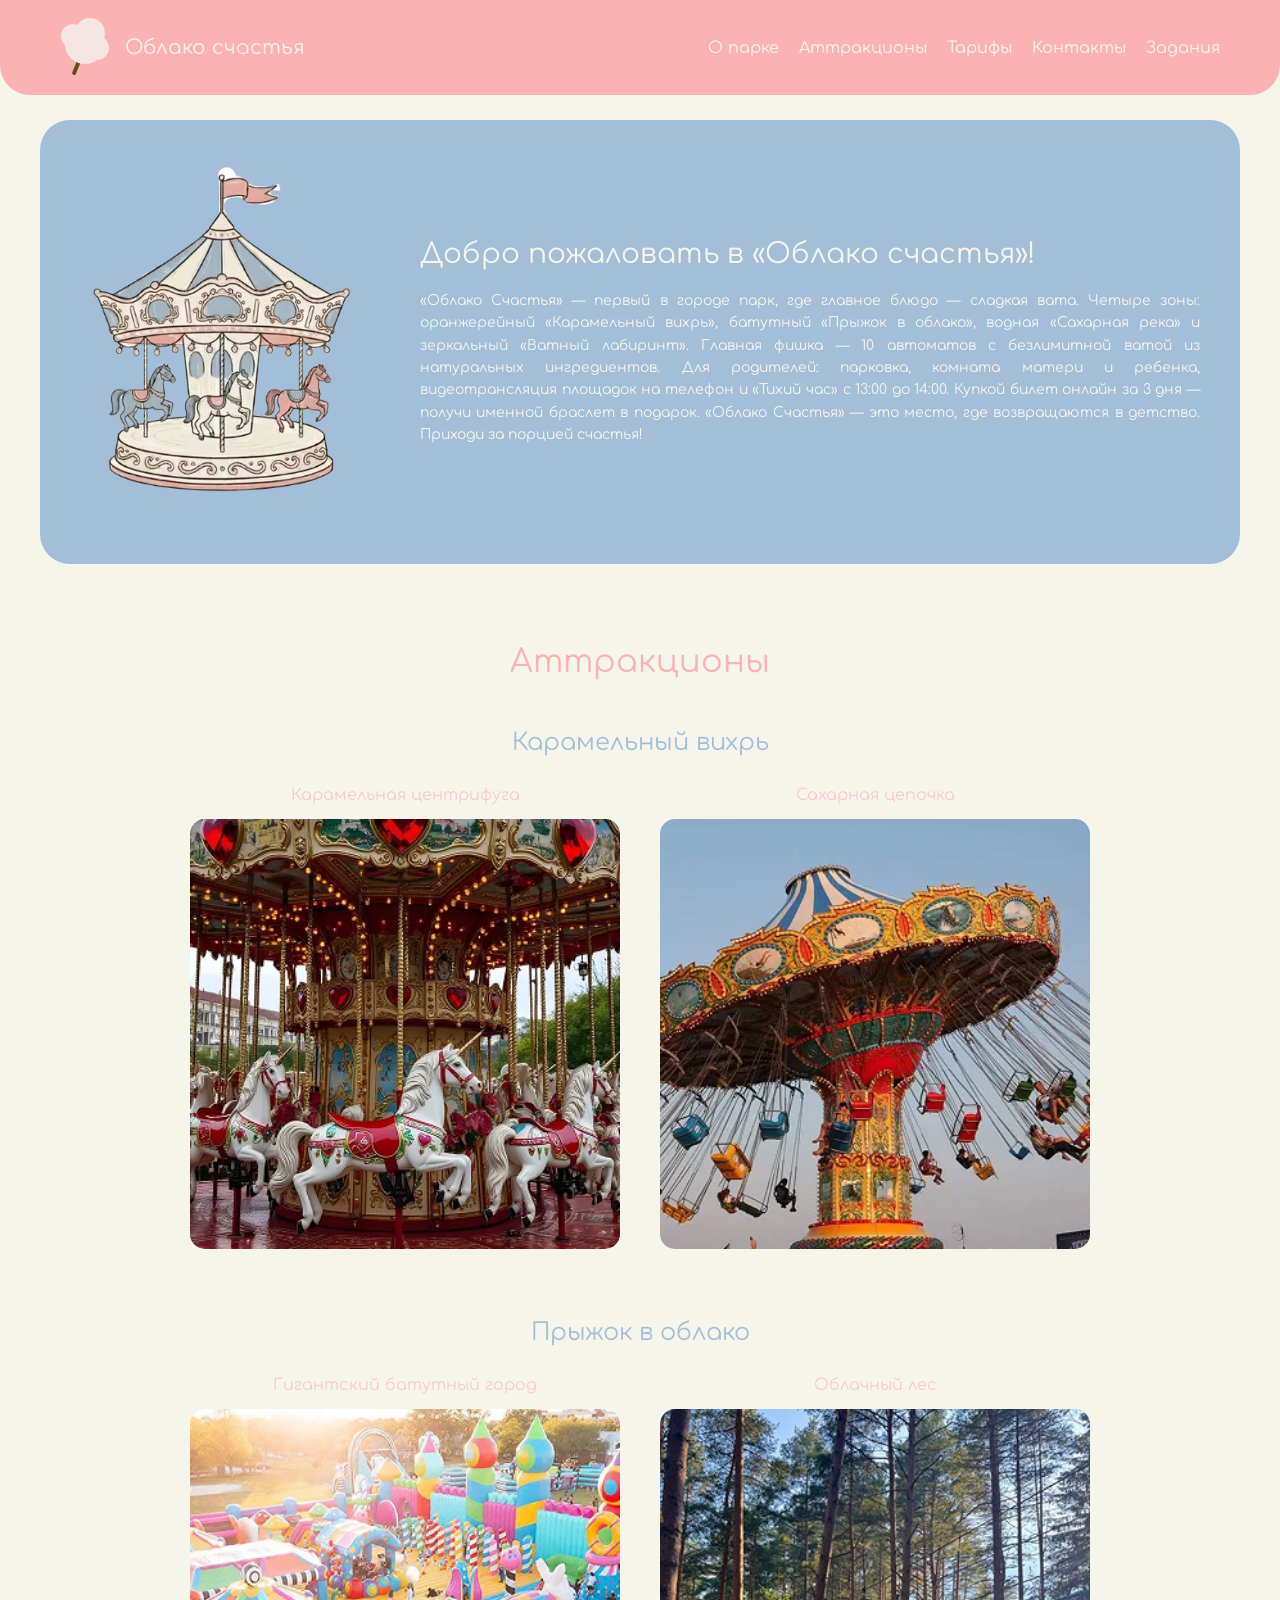
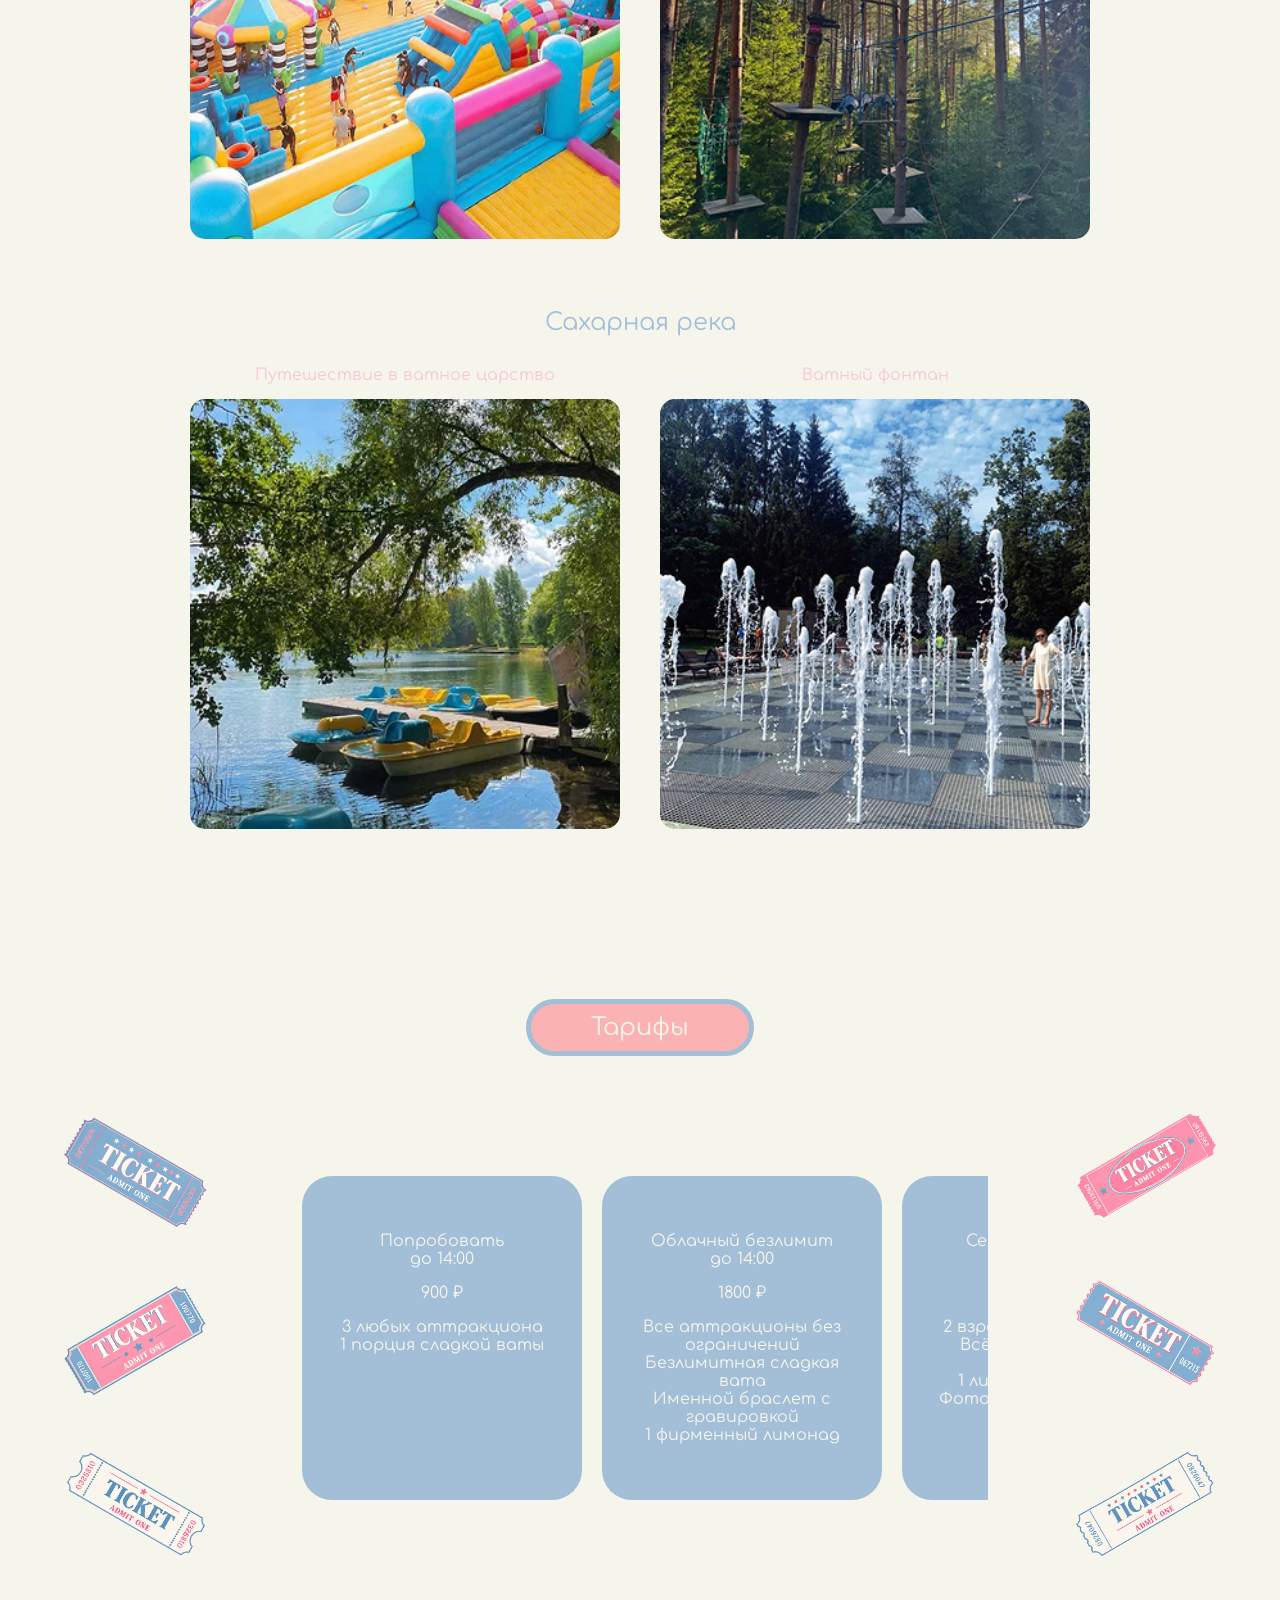
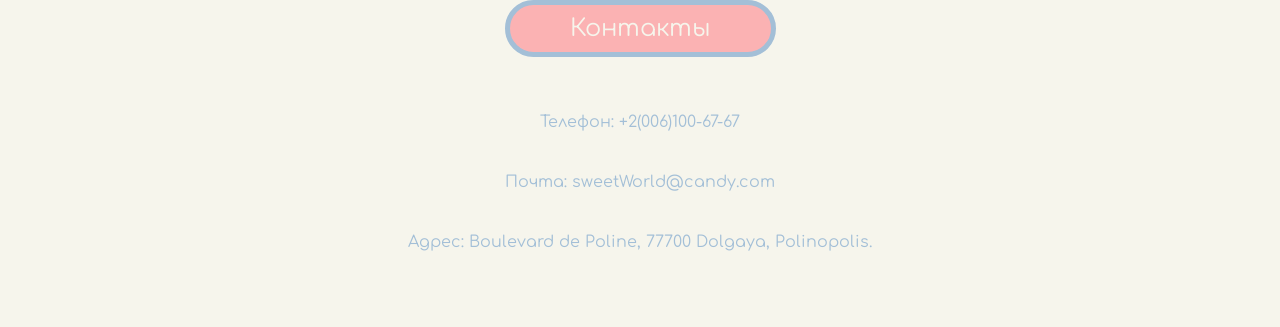
==== commit 7c963ffd: "Изменила формат картинок" ====
--- a/index.html
+++ b/index.html
@@ -34,7 +34,7 @@
     <section class="hero-section" id="about">
         <div class="container hero-content">
             <div class="hero-image">
-                <img src="images/carousel.png" alt="Карусель">
+                <img src="images/carousel.webp" alt="Карусель">
             </div>
             <div class="hero-text">
                 <h1>Добро пожаловать в «Облако счастья»!</h1>
@@ -60,7 +60,7 @@
                 </div>
              </div>
             <div class="modal-image">
-                <img src="images/carousel 2.png" alt="Карамельная центрифуга">
+                <img src="images/carousel2.webp" alt="Карамельная центрифуга">
             </div>
         </div>
     </div>
@@ -82,7 +82,7 @@
                 </div>
              </div>
             <div class="modal-image">
-                <img src="images/chain_carousel.png" alt="Сахарная цепочка">
+                <img src="images/chain_carousel.webp" alt="Сахарная цепочка">
             </div>
         </div>
     </div>
@@ -104,7 +104,7 @@
                 </div>
             </div>
             <div class="modal-image">
-                <img src="images/trampoline.png" alt="Гигантский батутный город">
+                <img src="images/trampoline.webp" alt="Гигантский батутный город">
             </div>
         </div>
     </div>
@@ -127,7 +127,7 @@
                 </div>
              </div>
             <div class="modal-image">
-                <img src="images/rope_park.png" alt="Облачный лес">
+                <img src="images/rope_park.webp" alt="Облачный лес">
             </div>
         </div>
     </div>
@@ -149,7 +149,7 @@
                 </div>
             </div>
             <div class="modal-image">
-                <img src="images/boats.png" alt="Путешествие в ватное царство">
+                <img src="images/boats.webp" alt="Путешествие в ватное царство">
             </div>
         </div>
     </div>
@@ -170,7 +170,7 @@
                 </div>
             </div>
             <div class="modal-image">
-                <img src="images/fountain.png" alt="Ватный фонтан">
+                <img src="images/fountain.webp" alt="Ватный фонтан">
             </div>
         </div>
     </div>
@@ -189,7 +189,7 @@
                     <label for="modal-1" class="card">
                         <p class="card-label">Карамельная центрифуга</p>
                         <div class="card-image">
-                            <img src="images/carousel 2.png" alt="Карамельная центрифуга">
+                            <img src="images/carousel2.webp" alt="Карамельная центрифуга">
                         </div>
                     </label>
                     
@@ -197,7 +197,7 @@
                     <label for="modal-2" class="card">
                         <p class="card-label">Сахарная цепочка</p>
                         <div class="card-image">
-                            <img src="images/chain_carousel.png" alt="Сахарная цепочка">
+                            <img src="images/chain_carousel.webp" alt="Сахарная цепочка">
                         </div>
                     </label>
                     
@@ -212,14 +212,14 @@
                     <label for="modal-3" class="card">
                         <p class="card-label">Гигантский батутный город</p>
                         <div class="card-image">
-                            <img src="images/trampoline.png" alt="Гигантский батутный город">
+                            <img src="images/trampoline.webp" alt="Гигантский батутный город">
                         </div>
                     </label>
                     
                     <label for="modal-4" class="card">
                         <p class="card-label">Облачный лес</p>
                         <div class="card-image">
-                            <img src="images/rope_park.png" alt="Облачный лес">
+                            <img src="images/rope_park.webp" alt="Облачный лес">
                         </div>
                     </label>
                     
@@ -235,7 +235,7 @@
                     <label for="modal-5" class="card">
                         <p class="card-label">Путешествие в ватное царство</p>
                         <div class="card-image">
-                            <img src="images/boats.png" alt="Путешествие в ватное царство">
+                            <img src="images/boats.webp" alt="Путешествие в ватное царство">
                         </div>
                     </label>
                     
@@ -243,7 +243,7 @@
                     <label for="modal-6" class="card">
                         <p class="card-label">Ватный фонтан</p>
                         <div class="card-image">
-                            <img src="images/fountain.png" alt="Ватный фонтан">
+                            <img src="images/fountain.webp" alt="Ватный фонтан">
                         </div>
                     </label>
                     
@@ -261,12 +261,12 @@
             <div class="pricing-slider-wrapper">
                 <!-- Контейнер с прокруткой -->
                 <div class="tickets_decor">
-                    <img src="/images/ticke1.png">
-                    <img src="/images/ticke2.png">
-                    <img src="/images/ticke3.png">
-                    <img src="/images/ticke4.png">
-                    <img src="/images/ticke5.png">
-                    <img src="/images/ticke6.png">
+                    <img src="/images/ticke1.webp">
+                    <img src="/images/ticke2.webp">
+                    <img src="/images/ticke3.webp">
+                    <img src="/images/ticke4.webp">
+                    <img src="/images/ticke5.webp">
+                    <img src="/images/ticke6.webp">
                 </div>
                 <div class="pricing-slider">
                     <!-- Карточка 1 -->
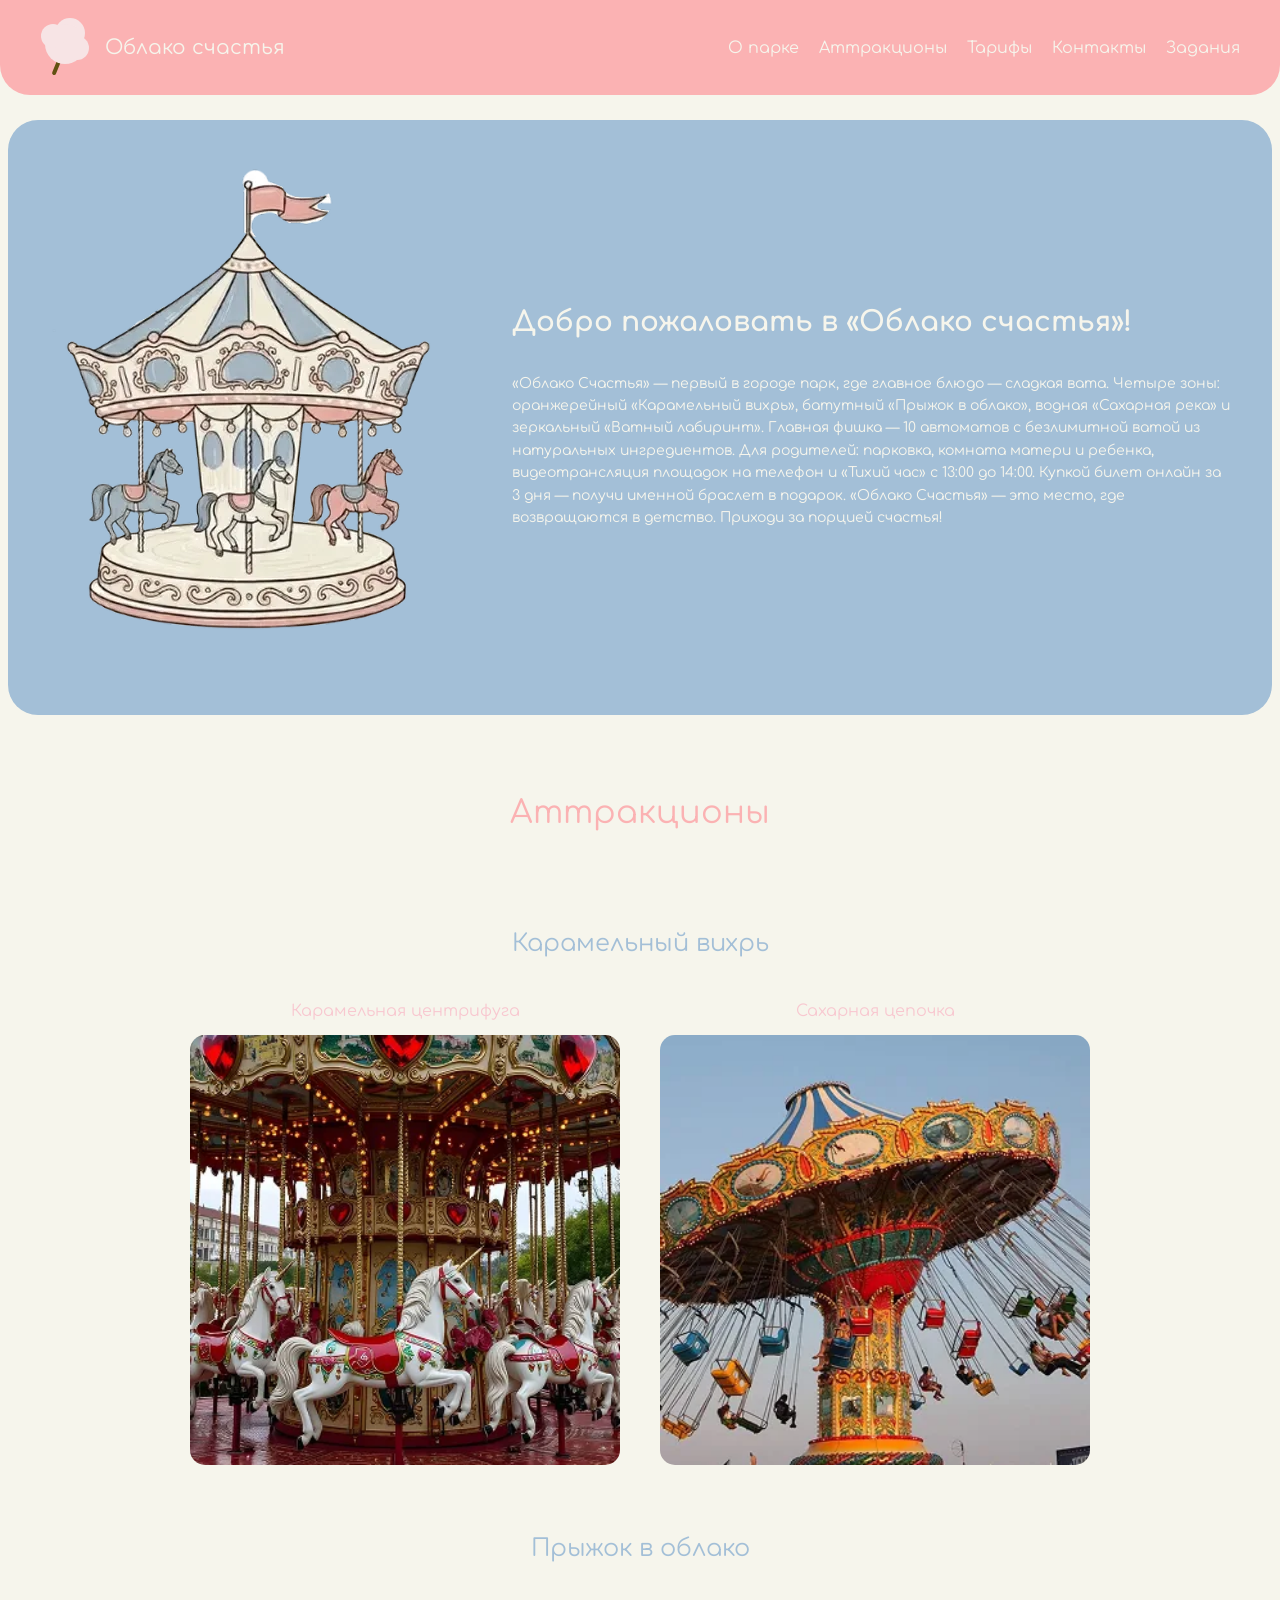
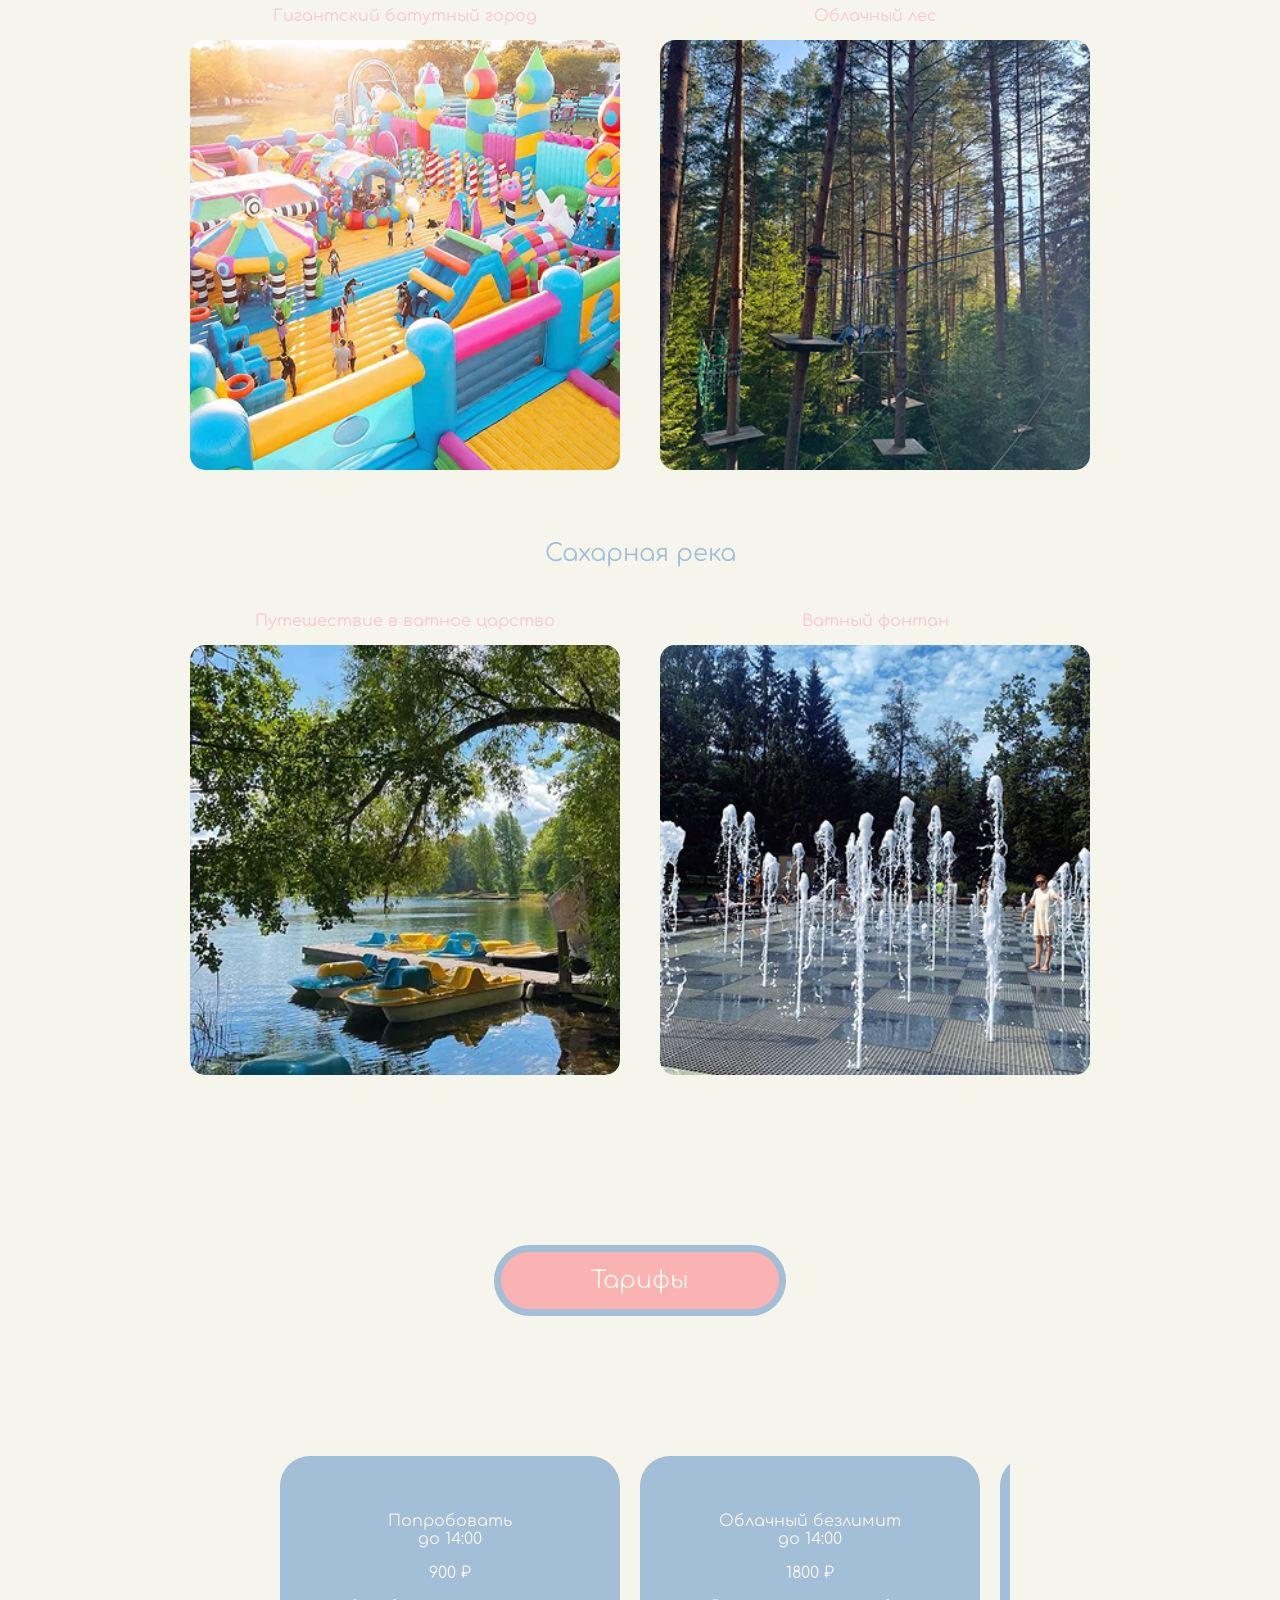
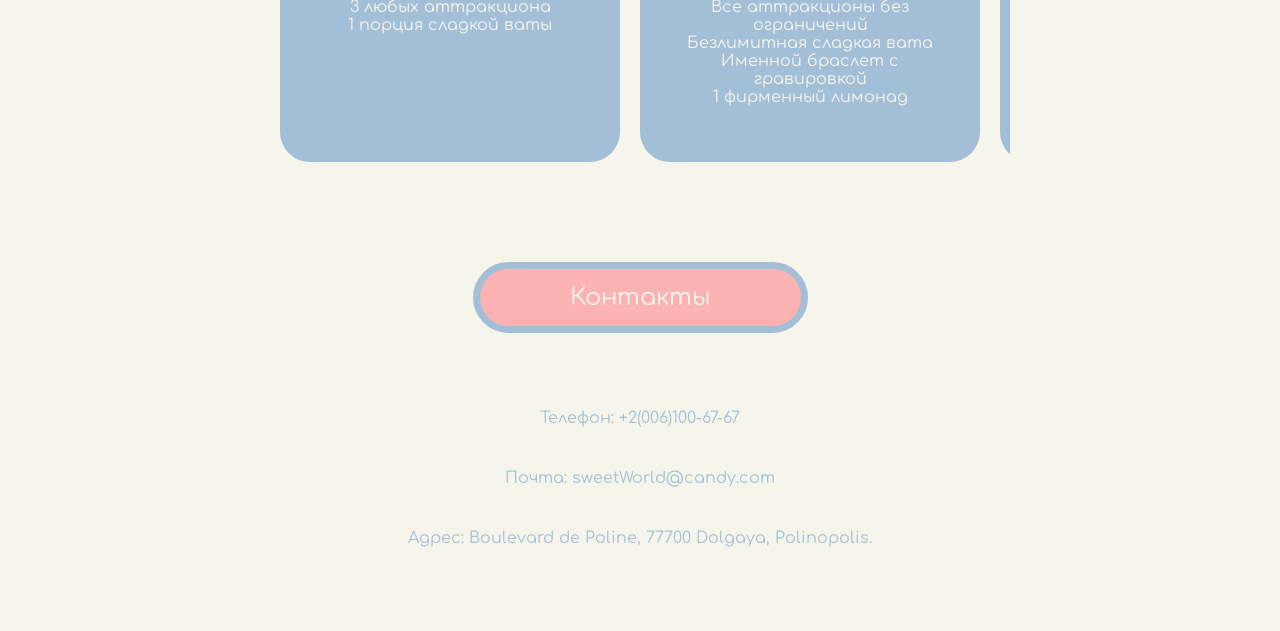
==== commit 3b1a211e: "посокращала чуть-чуть" ====
--- a/index.html
+++ b/index.html
@@ -8,10 +8,9 @@
     <link rel="stylesheet" href="styles/logo.css">
 </head>
 <body>
-    <!-- Шапка сайта -->
     <header class="header">
         <div class="container">
-            <a href="/index.html" class="logo-link">
+            <a href="../index.html" class="logo-link">
                 <div class="cotton-candy">
                     <div class="cotton-candy-icon">
                         <div class="cloud"></div>
@@ -33,9 +32,7 @@
     <!-- Главный баннер -->
     <section class="hero-section" id="about">
         <div class="container hero-content">
-            <div class="hero-image">
-                <img src="images/carousel.webp" alt="Карусель">
-            </div>
+            <img id="hero-image" src="images/carousel.webp" alt="Карусель">
             <div class="hero-text">
                 <h1>Добро пожаловать в «Облако счастья»!</h1>
                 <p>«Облако Счастья» — первый в городе парк, где главное блюдо — сладкая вата. Четыре зоны: оранжерейный «Карамельный вихрь», батутный «Прыжок в облако», водная «Сахарная река» и зеркальный «Ватный лабиринт». Главная фишка — 10 автоматов с безлимитной ватой из натуральных ингредиентов. Для родителей: парковка, комната матери и ребенка, видеотрансляция площадок на телефон и «Тихий час» с 13:00 до 14:00. Купкой билет онлайн за 3 дня — получи именной браслет в подарок. «Облако Счастья» — это место, где возвращаются в детство. Приходи за порцией счастья!</p>
@@ -49,19 +46,13 @@
         <label for="modal-1" class="modal-close"></label>
         <div class="modal-content">
             <div class="modal_text">
-                <div class="modal-description">
-                    <p>«Карамельная центрифуга» — это круговой аттракцион для детей и взрослых. Платформа с сиденьями плавно вращается, постепенно набирая скорость. Мягкие бортики и надёжные ремни безопасности удерживают пассажиров на месте, поэтому кататься комфортно и не страшно. Аттракцион подходит для тех, кто любит лёгкое ощущение полёта, но не готов к экстремальным горкам. Во время сеанса играет весёлая музыка, а разноцветная подсветка создаёт праздничное настроение.</p>
-                </div>
-                <div class="modal-details">
-                    <p>Возраст: от 7 лет</p>
-                    <p>Рост: от 120 см</p>
-                    <p>Длительность: 3 минуты</p>
-                    <p>Вместимость: 24 человека</p>
-                </div>
+                <p class="modal-description">«Карамельная центрифуга» — это круговой аттракцион для детей и взрослых. Платформа с сиденьями плавно вращается, постепенно набирая скорость. Мягкие бортики и надёжные ремни безопасности удерживают пассажиров на месте, поэтому кататься комфортно и не страшно. Аттракцион подходит для тех, кто любит лёгкое ощущение полёта, но не готов к экстремальным горкам. Во время сеанса играет весёлая музыка, а разноцветная подсветка создаёт праздничное настроение.</p>
+                <p class="modal-details">Возраст: от 7 лет</p>
+                <p class="modal-details">Рост: от 120 см</p>
+                <p class="modal-details">Длительность: 3 минуты</p>
+                <p class="modal-details">Вместимость: 24 человека</p>
              </div>
-            <div class="modal-image">
-                <img src="images/carousel2.webp" alt="Карамельная центрифуга">
-            </div>
+            <img class="modal-image" src="images/carousel2.webp" alt="Карамельная центрифуга">
         </div>
     </div>
 
@@ -71,19 +62,13 @@
         <label for="modal-2" class="modal-close"></label>
         <div class="modal-content">
             <div class="modal_text">
-                <div class="modal-description">
-                    <p>Классическая цепная карусель в нашем исполнении превращается в полёт сквозь сахарное облако. Качели поднимаются на высоту 8 метров, а разноцветные цепи подсвечиваются неоновым светом. Ветер в лицо, восторг в глазах и чувство свободы — идеальный вариант для тех, кто хочет драйва, но пока боится экстремальных горок. Родители могут кататься вместе с малышами — места хватит всем.</p>
-                </div>
-                <div class="modal-details">
-                    <p>Возраст: от 5 лет</p>
-                    <p>Рост: без ограничений</p>
-                    <p>Длительность: 4 минуты</p>
-                    <p>Вместимость: 32 человека</p>
-                </div>
+                <p class="modal-description">Классическая цепная карусель в нашем исполнении превращается в полёт сквозь сахарное облако. Качели поднимаются на высоту 8 метров, а разноцветные цепи подсвечиваются неоновым светом. Ветер в лицо, восторг в глазах и чувство свободы — идеальный вариант для тех, кто хочет драйва, но пока боится экстремальных горок. Родители могут кататься вместе с малышами — места хватит всем.</p>
+                <p class="modal-details">Возраст: от 5 лет</p>
+                <p class="modal-details">Рост: без ограничений</p>
+                <p class="modal-details">Длительность: 4 минуты</p>
+                <p class="modal-details">Вместимость: 32 человека</p>
              </div>
-            <div class="modal-image">
-                <img src="images/chain_carousel.webp" alt="Сахарная цепочка">
-            </div>
+            <img class="modal-image" src="images/chain_carousel.webp" alt="Сахарная цепочка">
         </div>
     </div>
 
@@ -93,19 +78,13 @@
         <label for="modal-3" class="modal-close"></label>
         <div class="modal-content">
             <div class="modal_text">
-                <div class="modal-description">
-                    <p>Десять соединённых между собой батутов занимают площадь 500 квадратных метров! Прыгай, кувыркайся, делай сальто или просто падай в поролоновую яму, наполненную белыми и розовыми кубиками. Приземление настолько мягкое, что его сравнишь с падением в облако. Для малышей до 4 лет выделен отдельный «тихий уголок» с низкими батутами и мягкими бортиками. Сменные носки выдаются на входе бесплатно — чтобы никто не скользил.</p>
-                </div>
-                <div class="modal-details">
-                    <p>Возраст: от 3 лет</p>
-                    <p>Рост: без ограничений</p>
-                    <p>Длительность: без ограничений</p>
-                    <p>Вместимость: до 50 человек одновременно</p>
-                </div>
-            </div>
-            <div class="modal-image">
-                <img src="images/trampoline.webp" alt="Гигантский батутный город">
-            </div>
+                <p class="modal-description">Десять соединённых между собой батутов занимают площадь 500 квадратных метров! Прыгай, кувыркайся, делай сальто или просто падай в поролоновую яму, наполненную белыми и розовыми кубиками. Приземление настолько мягкое, что его сравнишь с падением в облако. Для малышей до 4 лет выделен отдельный «тихий уголок» с низкими батутами и мягкими бортиками. Сменные носки выдаются на входе бесплатно — чтобы никто не скользил.</p>
+                <p class="modal-details">Возраст: от 3 лет</p>
+                <p class="modal-details">Рост: без ограничений</p>
+                <p class="modal-details">Длительность: без ограничений</p>
+                <p class="modal-details">Вместимость: до 50 человек одновременно</p>
+            </div>
+            <img class="modal-image" src="images/trampoline.webp" alt="Гигантский батутный город">
         </div>
     </div>
 
@@ -115,20 +94,14 @@
         <label for="modal-4" class="modal-close"></label>
         <div class="modal-content">
             <div class="modal_text">
-                <div class="modal-description">
-                    <p>«Облачный лес» — верёвочный город на высоте до 2 метров. Подвесные мостики, канатные переправы и мягкие препятствия соединены в один маршрут. В конце — стена с липучками, на которую можно прыгнуть и прилипнуть. Внизу — поролоновая подушка, приземление мягкое и безопасное. Три уровня сложности: для малышей, детей постарше и взрослых. Перед началом — брифинг и страховочная система. На всём пути перила и сетки — упасть невозможно. Родители могут проходить маршрут вместе с детьми.</p>
-                </div>
-                <div class="modal-details">
-                    <p>Возраст: от 3 лет</p>
-                    <p>Вес: до 100 кг</p>
-                    <p>Высота: до 2 метров</p>
-                    <p>Длительность: без ограничений</p>
-                    <p>Вместимость: до 30 человек</p>
-                </div>
-             </div>
-            <div class="modal-image">
-                <img src="images/rope_park.webp" alt="Облачный лес">
-            </div>
+                <p class="modal-description">«Облачный лес» — верёвочный город на высоте до 2 метров. Подвесные мостики, канатные переправы и мягкие препятствия соединены в один маршрут. В конце — стена с липучками, на которую можно прыгнуть и прилипнуть. Внизу — поролоновая подушка, приземление мягкое и безопасное. Три уровня сложности: для малышей, детей постарше и взрослых. Перед началом — брифинг и страховочная система. На всём пути перила и сетки — упасть невозможно. Родители могут проходить маршрут вместе с детьми.</p>
+                <p class="modal-details">Возраст: от 3 лет</p>
+                <p class="modal-details">Вес: до 100 кг</p>
+                <p class="modal-details">Высота: до 2 метров</p>
+                <p class="modal-details">Длительность: без ограничений</p>
+                <p class="modal-details">Вместимость: до 30 человек</p>
+            </div>
+            <img class="modal-image" src="images/rope_park.webp" alt="Облачный лес">
         </div>
     </div>
 
@@ -138,19 +111,13 @@
         <label for="modal-5" class="modal-close"></label>
         <div class="modal-content">
             <div class="modal_text">
-                <div class="modal-description">
-                    <p>Медленная прогулка на лодке по искусственному каналу длиной 150 метров. Вода подсвечена пастельными тонами, а вокруг установлены движущиеся фигуры сказочных персонажей: Зайка Сладкоежка, Медвежонок Силач, Совёнок Умник и Лисичка Веселушка. Все они делают сладкую вату прямо на твоих глазах! Лодка останавливается у каждой фигуры на 10 секунд, чтобы можно было сфотографироваться. В конце маршрута — водопад из светящихся пузырей. Идеально для семей с малышами и для тех, кто хочет передохнуть от шума.</p>
-                </div>
-                <div class="modal-details">
-                    <p>Возраст: 0+</p>
-                    <p>Рост: без ограничений</p>
-                    <p>Длительность: 7 минут</p>
-                    <p>Вместимость: 6 человек в лодке</p>
-                </div>
-            </div>
-            <div class="modal-image">
-                <img src="images/boats.webp" alt="Путешествие в ватное царство">
-            </div>
+                <p class="modal-description">Медленная прогулка на лодке по искусственному каналу длиной 150 метров. Вода подсвечена пастельными тонами, а вокруг установлены движущиеся фигуры сказочных персонажей: Зайка Сладкоежка, Медвежонок Силач, Совёнок Умник и Лисичка Веселушка. Все они делают сладкую вату прямо на твоих глазах! Лодка останавливается у каждой фигуры на 10 секунд, чтобы можно было сфотографироваться. В конце маршрута — водопад из светящихся пузырей. Идеально для семей с малышами и для тех, кто хочет передохнуть от шума.</p>
+                <p class="modal-details">Возраст: 0+</p>
+                <p class="modal-details">Рост: без ограничений</p>
+                <p class="modal-details">Длительность: 7 минут</p>
+                <p class="modal-details">Вместимость: 6 человек в лодке</p>
+            </div>
+            <img class="modal-image" src="images/boats.webp" alt="Путешествие в ватное царство">
         </div>
     </div>
 
@@ -160,32 +127,22 @@
         <label for="modal-6" class="modal-close"></label>
         <div class="modal-content">
             <div class="modal_text">
-                <div class="modal-description">
-                    <p>«Ватный фонтан» — это большая площадка с фонтаном, по которому можно бегать. Вместо воды из него бьёт лёгкий ароматный туман с запахом клубники, ванили и банана. Туман безопасный: состоит из воды и натуральных ароматизаторов, не пачкает одежду и не вызывает аллергии. Дети бегают сквозь облака, а датчики движения подсвечивают струи разными цветами. Чем активнее двигаешься — тем ярче фонтан. Можно просто стоять и смотреть, как туман переливается на солнце.</p>
-                </div>
-                <div class="modal-details">
-                    <p>Возраст: 0+</p>
-                    <p>Длительность: без ограничений</p>
-                    <p>Рост: без ограничений</p>
-                </div>
-            </div>
-            <div class="modal-image">
-                <img src="images/fountain.webp" alt="Ватный фонтан">
-            </div>
+                <p class="modal-description">«Ватный фонтан» — это большая площадка с фонтаном, по которому можно бегать. Вместо воды из него бьёт лёгкий ароматный туман с запахом клубники, ванили и банана. Туман безопасный: состоит из воды и натуральных ароматизаторов, не пачкает одежду и не вызывает аллергии. Дети бегают сквозь облака, а датчики движения подсвечивают струи разными цветами. Чем активнее двигаешься — тем ярче фонтан. Можно просто стоять и смотреть, как туман переливается на солнце.</p>
+                <p class="modal-details">Возраст: 0+</p>
+                <p class="modal-details">Длительность: без ограничений</p>
+                <p class="modal-details">Рост: без ограничений</p>
+            </div>
+            <img class="modal-image" src="images/fountain.webp" alt="Ватный фонтан">
         </div>
     </div>
 
     <main class="main-content" id="attractions">
         <div class="container">
-
             <h2 class="section-title">Аттракционы</h2>
-
-            <!-- Блок 1: Карамельный вихрь -->
             <div class="attraction-block">
                 <h3 class="block-title">Карамельный вихрь</h3>
                 <div class="cards-grid">
-                    
-                    <!-- Карточка 1 открывает модалку 1 -->
+
                     <label for="modal-1" class="card">
                         <p class="card-label">Карамельная центрифуга</p>
                         <div class="card-image">
@@ -193,7 +150,6 @@
                         </div>
                     </label>
                     
-                    <!-- Карточка 2 открывает модалку 2 -->
                     <label for="modal-2" class="card">
                         <p class="card-label">Сахарная цепочка</p>
                         <div class="card-image">
@@ -204,7 +160,6 @@
                 </div>
             </div>
 
-            <!-- Блок 2: Прыжок в облако -->
             <div class="attraction-block">
                 <h3 class="block-title">Прыжок в облако</h3>
                 <div class="cards-grid">
@@ -226,12 +181,10 @@
                 </div>
             </div>
 
-            <!-- Блок 3: Сахарная река -->
             <div class="attraction-block">
                 <h3 class="block-title">Сахарная река</h3>
                 <div class="cards-grid">
                     
-                    <!-- Карточка 5 открывает модалку 5 -->
                     <label for="modal-5" class="card">
                         <p class="card-label">Путешествие в ватное царство</p>
                         <div class="card-image">
@@ -239,77 +192,57 @@
                         </div>
                     </label>
                     
-                    <!-- Карточка 6 открывает модалку 6 -->
                     <label for="modal-6" class="card">
                         <p class="card-label">Ватный фонтан</p>
                         <div class="card-image">
                             <img src="images/fountain.webp" alt="Ватный фонтан">
                         </div>
                     </label>
-                    
                 </div>
             </div>
         </div>
     </main>
 
-    <!-- Секция Тарифы -->
     <section class="pricing-section" id="tarifs">
         <div class="container">
             <h2 class="section-title pill-title">Тарифы</h2>
             
-            <!-- Обертка слайдера -->
             <div class="pricing-slider-wrapper">
-                <!-- Контейнер с прокруткой -->
-                <div class="tickets_decor">
-                    <img src="/images/ticke1.webp">
-                    <img src="/images/ticke2.webp">
-                    <img src="/images/ticke3.webp">
-                    <img src="/images/ticke4.webp">
-                    <img src="/images/ticke5.webp">
-                    <img src="/images/ticke6.webp">
-                </div>
                 <div class="pricing-slider">
-                    <!-- Карточка 1 -->
                     <div class="pricing-card">
                         <p class="pricing-time">Попробовать<br>до 14:00</p>
                         <p class="pricing-price">900 ₽</p>
                         <p class="pricing-desc">3 любых аттракциона<br>1 порция сладкой ваты</p>
                     </div>
 
-                    <!-- Карточка 2 -->
                     <div class="pricing-card">
                         <p class="pricing-time">Облачный безлимит<br>до 14:00</p>
                         <p class="pricing-price">1800 ₽</p>
                         <p class="pricing-desc">Все аттракционы без ограничений<br>Безлимитная сладкая вата<br>Именной браслет с гравировкой<br>1 фирменный лимонад</p>
                     </div>
 
-                    <!-- Карточка 3 -->
                     <div class="pricing-card">
                         <p class="pricing-time">Семейное облако<br>до 14:00</p>
                         <p class="pricing-price">4 900 ₽</p>
                         <p class="pricing-desc">2 взрослых + 2 ребёнка<br>Всё из «Облачного безлимита»<br>1 лимонад каждому<br>Фотосессия в подарок</p>
                     </div>
 
-                    <!-- Карточка 4 -->
                     <div class="pricing-card">
                         <p class="pricing-time">Сладкий вечер<br>с 16:00 до закрытия</p>
                         <p class="pricing-price">1200 ₽</p>
                         <p class="pricing-desc">Все аттракционы<br>Безлимитная вата<br>Скидка 33%</p>
                     </div>
 
-                    <!-- Карточка 5 -->
                     <div class="pricing-card">
                         <p class="pricing-time">Малыш (до 3х лет)<br>весь день</p>
                         <p class="pricing-price">Бесплатно</p>
                         <p class="pricing-desc">«Тихий уголок»<br>«Сухой бассейн»<br>Комната матери и ребёнка</p>
                     </div>
-
                 </div>
             </div>
         </div>
     </section>
 
-    <!-- Подвал / Контакты -->
     <footer class="footer" id="contacts">
         <div class="container">
             <h2 class="section-title pill-title">Контакты</h2>
@@ -320,6 +253,5 @@
             </div>
         </div>
     </footer>
-
 </body>
 </html>
--- a/styles/style.css
+++ b/styles/style.css
@@ -9,21 +9,15 @@
     --pink: #FBB2B3;
 }
 
-* {
-    box-sizing: border-box;
-}
-
 body {
-    margin: 0;
     font-family: Comfortaa, sans-serif;
     background: var(--cream);
-    color: #5A5A5A;
 }
 
 .container {
-    max-width: 1200px;
+    max-width: 75em;
     margin: 0 auto;
-    padding: 0 20px;
+    padding: 0 1.25em;
 }
 
 /* Шапка */
@@ -32,36 +26,34 @@
     top: 0;
     left: 0;
     width: 100%;
-    z-index: 1000;
-    padding: 10px 0;
+    z-index: 1000; /* всегда сверху */
+    padding: 0.625em 0;
     background: var(--pink);
-    border-radius: 0 0 30px 30px;
+    border-radius: 0 0 1.875em 1.875em;
 }
 
 /* Контейнер шапки */
 .header .container {
-    display: flex !important;
-    flex-direction: row !important; /* Строго в один ряд */
-    align-items: center; /* Выравнивание ваты по центру относительно блока с ссылками */
-    justify-content: space-between;
-    gap: 15px;
+    display: flex;
+    flex-direction: row;
+    align-items: center;
+    justify-content: space-between; /* расположение элементов по краям */
+    gap: 0.9375em;
 }
 
 /* Навигация */
 .nav {
-    display: flex !important;
-    flex-direction: row !important; /* Ссылки идут в ряд */
-    justify-content: flex-end; /* Ссылки прижимаются к правому краю */
-    align-items: center;
-    gap: 10px 20px; /* 10px между строками, 20px между ссылками */
-    flex-wrap: wrap !important; /* РАЗРЕШАЕТ ссылкам переноситься в несколько строк */
+    display: flex;
+    justify-content: flex-end; /* расположение элементов cправа */
+    align-items: center;
+    gap: 0.625em 1.25em;
+    flex-wrap: wrap; /* при нехватке места элементы перенесутся */
 }
 
 .nav a {
     color: var(--cream);
     text-decoration: none;
-    font-size: 16px;
-    white-space: nowrap; /* Чтобы отдельные слова не разрывались */
+    font-size: 1em;
 }
 
 a:hover{
@@ -70,72 +62,66 @@
 
 /* Главный блок */
 .hero-section {
-    margin-top: 100px;
-    padding: 20px 0;
+    margin-top: 6.25em;
+    padding: 1.25em 0;
 }
 
 .hero-content {
     display: flex;
     align-items: center;
-    gap: 40px;
-    padding: 40px;
+    gap: 2.5em;
+    padding: 2.5em;
     background: var(--blue);
-    border-radius: 30px;
+    border-radius: 1.875em;
     color: var(--cream);
 }
 
-.hero-image {
-    flex: 0 0 300px;
-}
-
-.hero-image img {
+#hero-image {
     display: block;
     width: 100%;
 }
 
 .hero-text h1 {
-    margin: 0 0 20px;
-    font-size: 28px;
-    font-weight: normal;
+    margin: 0 0 1.25em;
+    font-size: 1.75em;
 }
 
 .hero-text p {
     margin: 0;
-    font-size: 14px;
+    font-size: 0.875em;
     line-height: 1.6;
-    text-align: justify;
 }
 
 /* Аттракционы */
 .main-content {
-    padding: 60px 0;
+    padding: 3.75em 0;
 }
 
 .section-title {
-    margin: 0 0 50px;
+    margin: 0 0 3.125em;
     text-align: center;
     color: var(--pink);
-    font-size: 32px;
+    font-size: 2em;
     font-weight: normal;
 }
 
 .block-title {
-    margin: 0 0 30px;
+    margin: 0 0 1.875em;
     text-align: center;
     color: var(--blue);
-    font-size: 24px;
+    font-size: 1.5em;
     font-weight: normal;
 }
 
 .attraction-block {
-    margin-bottom: 70px;
+    margin-bottom: 4.375em;
 }
 
 .cards-grid {
     display: grid;
     grid-template-columns: repeat(2, 1fr);
-    gap: 40px;
-    max-width: 900px;
+    gap: 2.5em;
+    max-width: 56.25em;
     margin: 0 auto;
 }
 
@@ -146,9 +132,9 @@
     cursor: pointer;
 }
 .card-label {
-    margin: 0 0 15px;
+    margin: 0 0 0.9375em;
     color: #F8C8D0;
-    font-size: 16px;
+    font-size: 1em;
     text-align: center;
 }
 
@@ -156,13 +142,13 @@
     width: 100%;
     aspect-ratio: 1;
     overflow: hidden;
-    border-radius: 15px;
+    border-radius: 0.9375em;
     transition: width 0.3s ease; 
 }
 
 .card-image:hover{
     width: 102%;
-    box-shadow: 0 0 20px 10px rgba(251, 178, 179, 0.9);
+    box-shadow: 0 0 1.25em 0.625em rgba(251, 178, 179, 0.9);
 }
 
 
@@ -185,7 +171,7 @@
     display: flex;
     align-items: center;
     justify-content: center;
-    padding: 20px;
+    padding: 1.25em;
     background: rgba(0,0,0,0.5);
     visibility: hidden;
     opacity: 0;
@@ -197,26 +183,24 @@
 }
 
 .modal-content {
-    position: relative;
-    display: flex;
-    width: 100%;
-    max-width: 900px;
+    display: flex;
+    width: 100%;
+    max-width: 56.25em;
     max-height: 90vh;
-    gap: 40px;
-    padding: 40px;
-    overflow-y: auto;
+    gap: 2.5em;
+    padding: 2.5em;
     background: var(--cream);
-    border-radius: 30px;
+    border-radius: 1.875em;
 }
 
 /* кнопка закрытия */
 .modal-close {
     position: absolute;
-    top: 20px;
-    left: 20px;
+    top: 1.25em;
+    left: 1.25em;
     z-index: 2;
-    width: 30px;
-    height: 30px;
+    width: 1.875em;
+    height: 1.875em;
     cursor: pointer;
     background: var(--pink);
     border-radius: 50%;
@@ -227,10 +211,10 @@
 .modal-close::after {
     content: '';
     position: absolute;
-    top: 14px;
-    left: 8px;
-    width: 15px;
-    height: 2px;
+    top: 0.875em;
+    left: 0.5em;
+    width: 0.9375em;
+    height: 0.125em;
     background: var(--blue);
 }
 
@@ -238,19 +222,21 @@
 .modal-close::after { transform: rotate(-45deg); }
 
 .modal_text {
-    width: 60%;
-    height: 80%;
+    flex: 1;
+    min-width: 0;
+    display: flex;
+    flex-direction: column;
 }
 
 .modal-description {
     flex: 1;
-    font-size: 15px;
+    font-size: 0.9375em;
     line-height: 1.6;
     color: var(--pink);
 }
 .modal-details {
-    margin-top: 30px;
-    font-size: 14px;
+    margin-top: 1.875em;
+    font-size: 0.875em;
     text-align: center;
     color: var(--blue);
 }
@@ -258,7 +244,7 @@
 .modal-image {
     flex: 0 0 45%;
     overflow: hidden;
-    border-radius: 20px;
+    border-radius: 1.25em;
 }
 
 .modal-image img {
@@ -270,97 +256,72 @@
 
 /* Тарифы */
 .pricing-slider-wrapper {
-    position: relative;   /* точка отсчёта для билетиков */
-    padding-top: 60px;    /* место сверху, чтобы билетики «парили» над карточками */
+    position: relative;
+    padding-top: 3.75em;
 }
 
 .pricing-section {
-    padding: 40px 0;
+    padding: 2.5em 0;
 }
 
 .pill-title {
     display: block;
     width: fit-content;
-    margin: 0 auto 40px;
-    padding: 10px 60px;
+    margin: 0 auto 2.5em;
+    padding: 0.625em 3.75em;
     background: var(--pink);
     color: var(--cream);
-    border-radius: 30px;
-    font-size: 24px;
-    border: 5px solid var(--blue);
+    border-radius: 1.875em;
+    font-size: 1.5em;
+    border: 0.3125em solid var(--blue);
 }
 
 .pricing-slider {
     width: 60%;
     margin: 0 auto;
     display: flex;
-    gap: 20px;
-    padding: 20px 10px;
+    gap: 1.25em;
+    padding: 1.25em 0.625em;
     overflow-x: auto;
 }
 
 .pricing-card {
-    flex: 0 0 280px;
-    padding: 40px 30px;
+    flex: 0 0 17.5em;
+    padding: 2.5em 1.875em;
     background: var(--blue);
     color: var(--cream);
-    border-radius: 30px;
+    border-radius: 1.875em;
     text-align: center;
 }
 
 .pricing-card:hover{
     transform: scale(1.02);
-    box-shadow: 0 0 10px 10px rgba(163, 191, 215, 0.6);
-}
-
-.tickets_decor {
-    position: absolute;
-    top: 0;
-    left: 0;
-    width: 100%;
-    height: 100%;        
-    overflow: visible;    /* было hidden — оно обрезало билетики */
-    z-index: 5;           /* выше карточек */
-    pointer-events: none; /* чтобы не мешали кликам по карточкам */
-}
-  
-.tickets_decor img {
-    position: absolute;
-    width: 150px;
-    border-radius: 10px;
-}
-  
-.tickets_decor img:nth-child(1) { top: 10%;  left: 0%; transform: rotate(30deg);}
-.tickets_decor img:nth-child(2) { top: 50%;  left: 0%; transform: rotate(-30deg);}
-.tickets_decor img:nth-child(3) { top: 90%;  left: 0%; transform: rotate(30deg);}
-.tickets_decor img:nth-child(4) { top: 10%;  right: 0%; transform: rotate(-30deg);}
-.tickets_decor img:nth-child(5) { top: 50%;  right: 0%; transform: rotate(30deg);}
-.tickets_decor img:nth-child(6) { top: 90%;  right: 0%; transform: rotate(-30deg);}
+    box-shadow: 0 0 0.625em 0.625em rgba(163, 191, 215, 0.6);
+}
 /* Подвал */
 .footer {
-    padding: 40px 0 60px;
+    padding: 2.5em 0 3.75em;
     text-align: center;
 }
 
 .contacts-grid {
     display: flex;
     flex-direction: column;
-    gap: 10px;
+    gap: 0.625em;
     color: var(--blue);
-    font-size: 16px;
+    font-size: 1em;
 }
 
 /* Планшет и телефон */
-@media (max-width: 900px) {
+@media (max-width: 56.25em) {
     .hero-content {
         flex-direction: column;
-        padding: 30px;
+        padding: 1.875em;
         text-align: center;
     }
 
-    .hero-image {
-        flex: none;
-        max-width: 250px;
+    #hero-image {
+        display: none;
     }
 
     .hero-text p {
@@ -368,36 +329,34 @@
     }
 
     .cards-grid {
-        gap: 20px;
+        gap: 1.25em;
     }
 
     .modal-content {
         flex-direction: column-reverse;
-        padding: 20px;
-        gap: 20px;
+        padding: 1.25em;
+        gap: 1.25em;
     }
 
     .modal-image {
         flex: none;
         width: 100%;
-        height: 200px;
+        height: 12.5em;
     }
 
     .modal-close {
-        top: 10px;
-        left: 10px;
-    }
-
-    .tickets_decor {display: none;}
-}
-
-@media (max-width: 600px) {
+        top: 0.625em;
+        left: 0.625em;
+    }
+}
+
+@media (max-width: 37.5em) {
     .nav {
-        gap: 15px;
+        gap: 0.9375em;
     }
 
     .block-title {
-        font-size: 20px;
+        font-size: 1.25em;
     }
 
     .cards-grid {
@@ -405,17 +364,15 @@
     }
 
     .pill-title {
-        padding: 8px 30px;
-        font-size: 20px;
+        padding: 0.5em 1.875em;
+        font-size: 1.25em;
     }
 
     .pricing-card {
-        padding: 30px 20px;
+        padding: 1.875em 1.25em;
     }
 
     .contacts-grid {
-        font-size: 14px;
-    }
-
-    .tickets_decor {display: none;}
-}
+        font-size: 0.875em;
+    }
+}
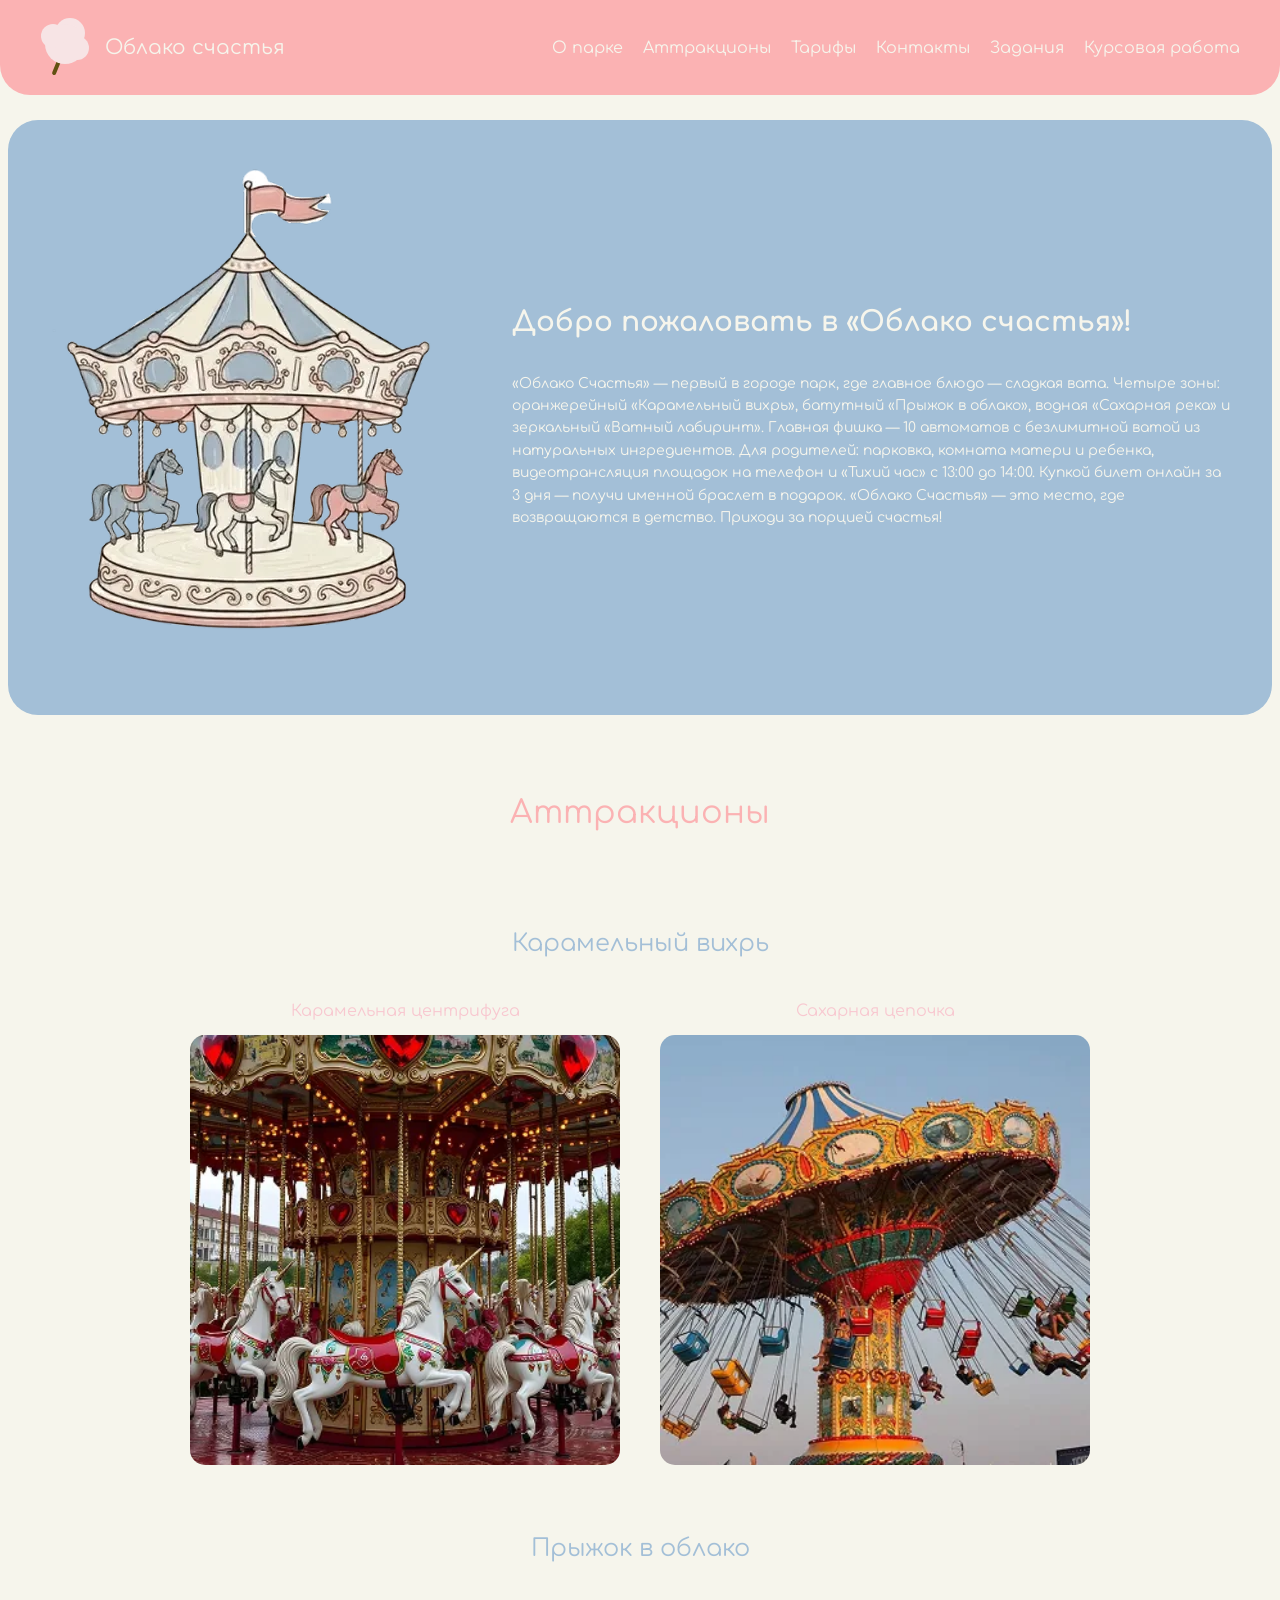
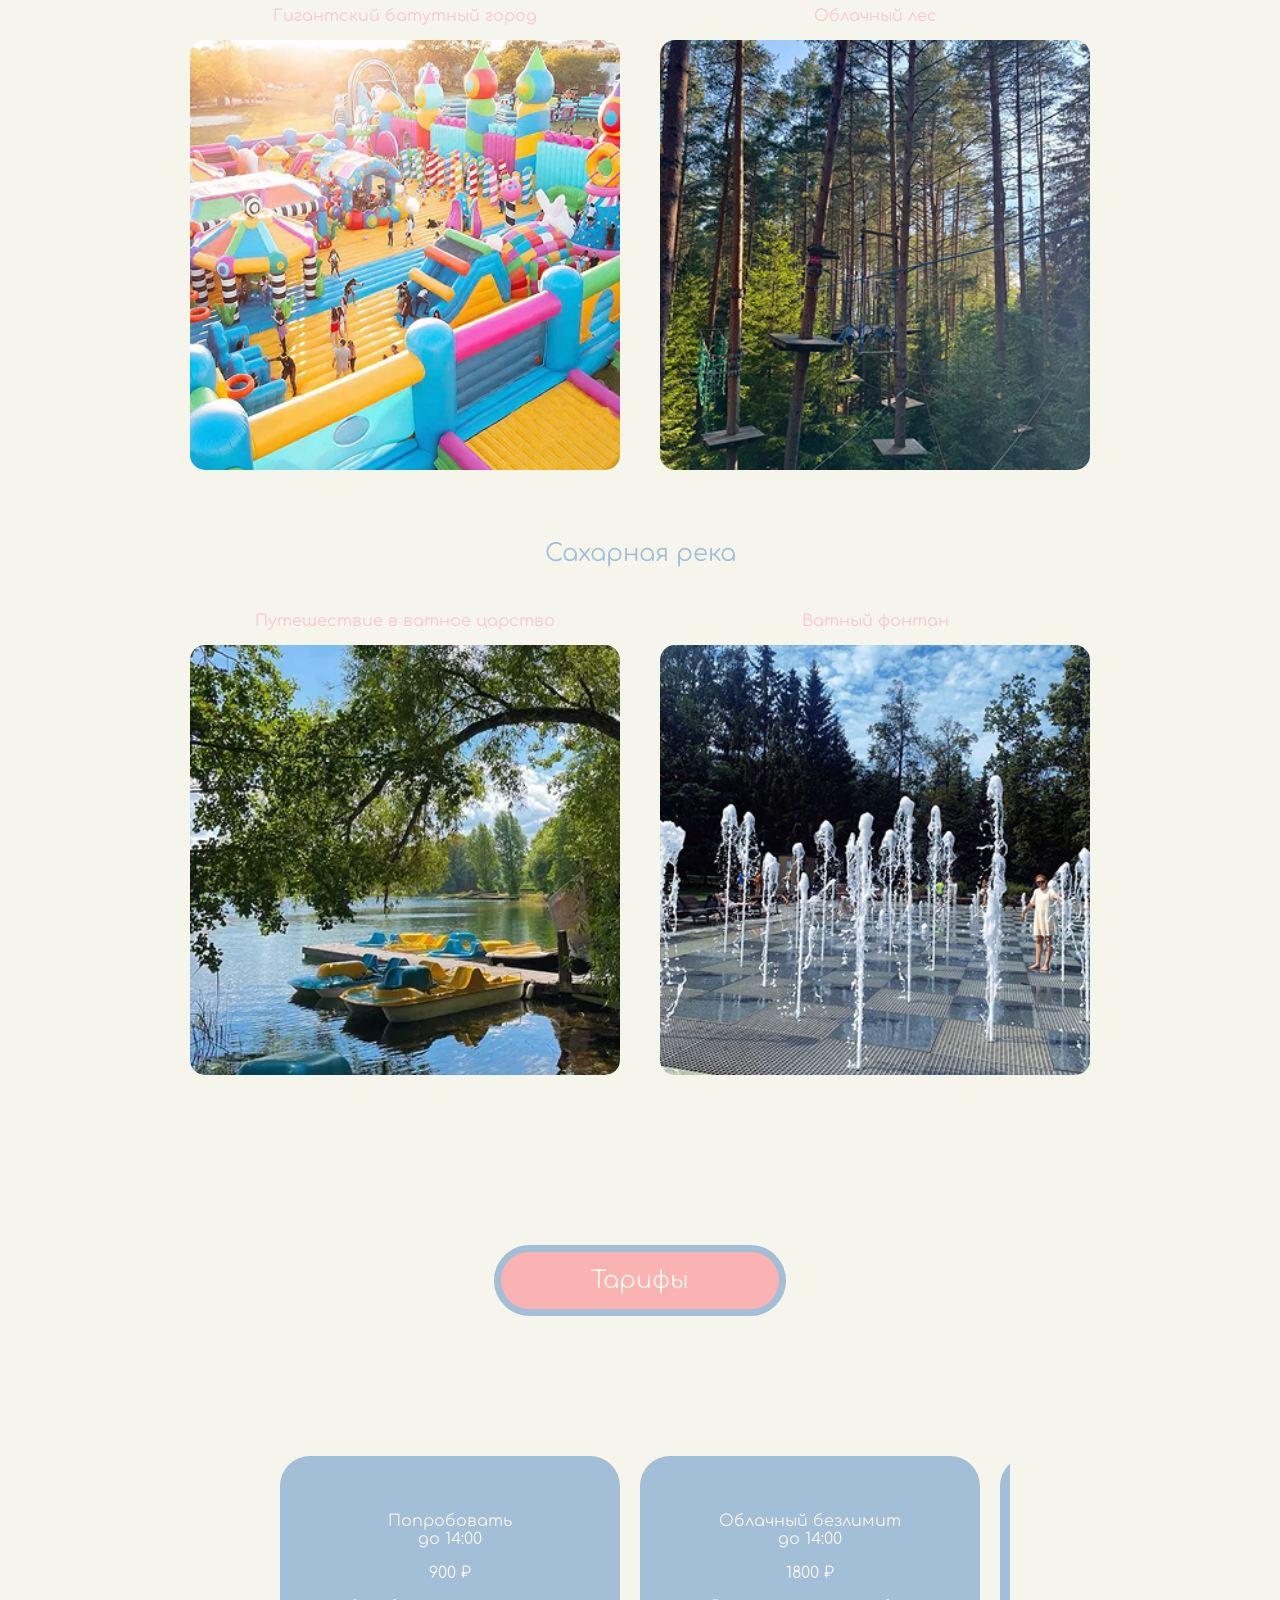
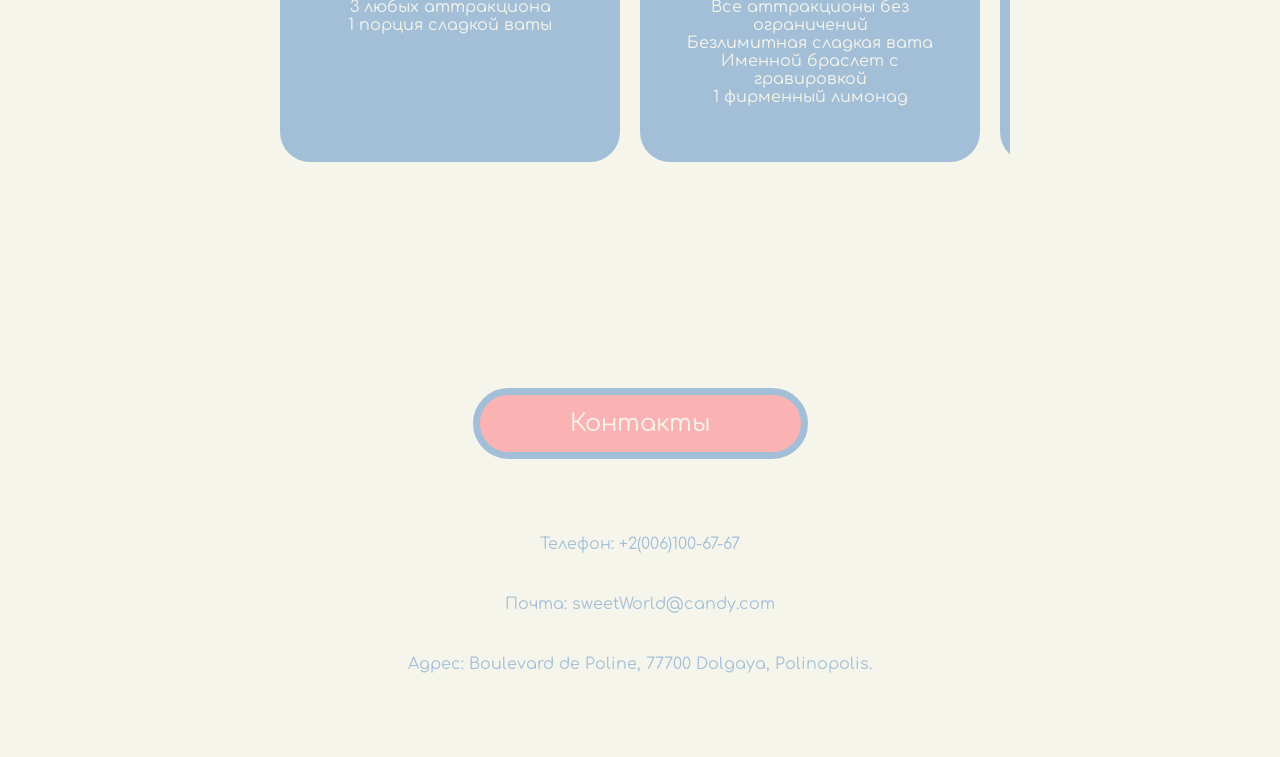
==== commit 0ba6101f: "начало курсовой работы 1) игровое поле 2) генерация 12 карточек разных цветов через файл 3) генераци" ====
--- a/index.html
+++ b/index.html
@@ -25,11 +25,11 @@
                 <a href="#tarifs">Тарифы</a>
                 <a href="#contacts">Контакты</a>
                 <a href="html/page2.html">Задания</a>
+                <a href="html/game.html">Курсовая работа</a>
             </nav>
         </div>
     </header>
 
-    <!-- Главный баннер -->
     <section class="hero-section" id="about">
         <div class="container hero-content">
             <img id="hero-image" src="images/carousel.webp" alt="Карусель">
@@ -40,12 +40,11 @@
         </div>
     </section>
     
-    <!-- Оверлей 1: Карамельная центрифуга -->
     <input type="checkbox" id="modal-1" class="modal-toggle">
-    <div class="modal-overlay overlay-pink">
+    <div class="modal-overlay">
         <label for="modal-1" class="modal-close"></label>
         <div class="modal-content">
-            <div class="modal_text">
+            <div class="modal-text">
                 <p class="modal-description">«Карамельная центрифуга» — это круговой аттракцион для детей и взрослых. Платформа с сиденьями плавно вращается, постепенно набирая скорость. Мягкие бортики и надёжные ремни безопасности удерживают пассажиров на месте, поэтому кататься комфортно и не страшно. Аттракцион подходит для тех, кто любит лёгкое ощущение полёта, но не готов к экстремальным горкам. Во время сеанса играет весёлая музыка, а разноцветная подсветка создаёт праздничное настроение.</p>
                 <p class="modal-details">Возраст: от 7 лет</p>
                 <p class="modal-details">Рост: от 120 см</p>
@@ -56,12 +55,11 @@
         </div>
     </div>
 
-    <!-- Оверлей 2: Сахарная цепочка -->
     <input type="checkbox" id="modal-2" class="modal-toggle">
-    <div class="modal-overlay overlay-pink">
+    <div class="modal-overlay">
         <label for="modal-2" class="modal-close"></label>
         <div class="modal-content">
-            <div class="modal_text">
+            <div class="modal-text">
                 <p class="modal-description">Классическая цепная карусель в нашем исполнении превращается в полёт сквозь сахарное облако. Качели поднимаются на высоту 8 метров, а разноцветные цепи подсвечиваются неоновым светом. Ветер в лицо, восторг в глазах и чувство свободы — идеальный вариант для тех, кто хочет драйва, но пока боится экстремальных горок. Родители могут кататься вместе с малышами — места хватит всем.</p>
                 <p class="modal-details">Возраст: от 5 лет</p>
                 <p class="modal-details">Рост: без ограничений</p>
@@ -72,12 +70,11 @@
         </div>
     </div>
 
-    <!-- Оверлей 3: Гигантский батутный город -->
     <input type="checkbox" id="modal-3" class="modal-toggle">
-    <div class="modal-overlay overlay-blue">
+    <div class="modal-overlay">
         <label for="modal-3" class="modal-close"></label>
         <div class="modal-content">
-            <div class="modal_text">
+            <div class="modal-text">
                 <p class="modal-description">Десять соединённых между собой батутов занимают площадь 500 квадратных метров! Прыгай, кувыркайся, делай сальто или просто падай в поролоновую яму, наполненную белыми и розовыми кубиками. Приземление настолько мягкое, что его сравнишь с падением в облако. Для малышей до 4 лет выделен отдельный «тихий уголок» с низкими батутами и мягкими бортиками. Сменные носки выдаются на входе бесплатно — чтобы никто не скользил.</p>
                 <p class="modal-details">Возраст: от 3 лет</p>
                 <p class="modal-details">Рост: без ограничений</p>
@@ -88,12 +85,11 @@
         </div>
     </div>
 
-    <!-- Оверлей 4: Облачный лес -->
     <input type="checkbox" id="modal-4" class="modal-toggle">
-    <div class="modal-overlay overlay-blue">
+    <div class="modal-overlay">
         <label for="modal-4" class="modal-close"></label>
         <div class="modal-content">
-            <div class="modal_text">
+            <div class="modal-text">
                 <p class="modal-description">«Облачный лес» — верёвочный город на высоте до 2 метров. Подвесные мостики, канатные переправы и мягкие препятствия соединены в один маршрут. В конце — стена с липучками, на которую можно прыгнуть и прилипнуть. Внизу — поролоновая подушка, приземление мягкое и безопасное. Три уровня сложности: для малышей, детей постарше и взрослых. Перед началом — брифинг и страховочная система. На всём пути перила и сетки — упасть невозможно. Родители могут проходить маршрут вместе с детьми.</p>
                 <p class="modal-details">Возраст: от 3 лет</p>
                 <p class="modal-details">Вес: до 100 кг</p>
@@ -105,12 +101,11 @@
         </div>
     </div>
 
-    <!-- Оверлей 5: Путешествие в ватное царство -->
     <input type="checkbox" id="modal-5" class="modal-toggle">
-    <div class="modal-overlay overlay-pink">
+    <div class="modal-overlay">
         <label for="modal-5" class="modal-close"></label>
         <div class="modal-content">
-            <div class="modal_text">
+            <div class="modal-text">
                 <p class="modal-description">Медленная прогулка на лодке по искусственному каналу длиной 150 метров. Вода подсвечена пастельными тонами, а вокруг установлены движущиеся фигуры сказочных персонажей: Зайка Сладкоежка, Медвежонок Силач, Совёнок Умник и Лисичка Веселушка. Все они делают сладкую вату прямо на твоих глазах! Лодка останавливается у каждой фигуры на 10 секунд, чтобы можно было сфотографироваться. В конце маршрута — водопад из светящихся пузырей. Идеально для семей с малышами и для тех, кто хочет передохнуть от шума.</p>
                 <p class="modal-details">Возраст: 0+</p>
                 <p class="modal-details">Рост: без ограничений</p>
@@ -121,12 +116,11 @@
         </div>
     </div>
 
-    <!-- Оверлей 6: Ватный фонтан -->
     <input type="checkbox" id="modal-6" class="modal-toggle">
-    <div class="modal-overlay overlay-pink">
+    <div class="modal-overlay">
         <label for="modal-6" class="modal-close"></label>
         <div class="modal-content">
-            <div class="modal_text">
+            <div class="modal-text">
                 <p class="modal-description">«Ватный фонтан» — это большая площадка с фонтаном, по которому можно бегать. Вместо воды из него бьёт лёгкий ароматный туман с запахом клубники, ванили и банана. Туман безопасный: состоит из воды и натуральных ароматизаторов, не пачкает одежду и не вызывает аллергии. Дети бегают сквозь облака, а датчики движения подсвечивают струи разными цветами. Чем активнее двигаешься — тем ярче фонтан. Можно просто стоять и смотреть, как туман переливается на солнце.</p>
                 <p class="modal-details">Возраст: 0+</p>
                 <p class="modal-details">Длительность: без ограничений</p>
--- a/styles/style.css
+++ b/styles/style.css
@@ -7,7 +7,10 @@
     --cream: #F6F5EC;
     --blue: #A3BFD7;
     --pink: #FBB2B3;
-}
+    --red: #d9534f;
+    --green: #4f9d69;
+}
+
 
 body {
     font-family: Comfortaa, sans-serif;
@@ -35,7 +38,6 @@
 /* Контейнер шапки */
 .header .container {
     display: flex;
-    flex-direction: row;
     align-items: center;
     justify-content: space-between; /* расположение элементов по краям */
     gap: 0.9375em;
@@ -77,7 +79,6 @@
 }
 
 #hero-image {
-    display: block;
     width: 100%;
 }
 
@@ -143,11 +144,10 @@
     aspect-ratio: 1;
     overflow: hidden;
     border-radius: 0.9375em;
-    transition: width 0.3s ease; 
 }
 
 .card-image:hover{
-    width: 102%;
+    transform: scale(1.02);
     box-shadow: 0 0 1.25em 0.625em rgba(251, 178, 179, 0.9);
 }
 
@@ -221,11 +221,12 @@
 .modal-close::before { transform: rotate(45deg); }
 .modal-close::after { transform: rotate(-45deg); }
 
-.modal_text {
+.modal-text {
     flex: 1;
     min-width: 0;
     display: flex;
     flex-direction: column;
+    overflow-y: auto;
 }
 
 .modal-description {
@@ -233,6 +234,7 @@
     font-size: 0.9375em;
     line-height: 1.6;
     color: var(--pink);
+    
 }
 .modal-details {
     margin-top: 1.875em;
@@ -243,15 +245,8 @@
 
 .modal-image {
     flex: 0 0 45%;
-    overflow: hidden;
+    object-fit: cover;
     border-radius: 1.25em;
-}
-
-.modal-image img {
-    display: block;
-    width: 100%;
-    height: 100%;
-    object-fit: cover;
 }
 
 /* Тарифы */
@@ -300,6 +295,7 @@
 }
 /* Подвал */
 .footer {
+    margin-top: 10%;
     padding: 2.5em 0 3.75em;
     text-align: center;
 }
@@ -324,10 +320,6 @@
         display: none;
     }
 
-    .hero-text p {
-        text-align: center;
-    }
-
     .cards-grid {
         gap: 1.25em;
     }
@@ -339,9 +331,7 @@
     }
 
     .modal-image {
-        flex: none;
-        width: 100%;
-        height: 12.5em;
+        display: none;
     }
 
     .modal-close {
@@ -367,6 +357,9 @@
         padding: 0.5em 1.875em;
         font-size: 1.25em;
     }
+    .modal-image {
+        display: none;
+    }
 
     .pricing-card {
         padding: 1.875em 1.25em;
